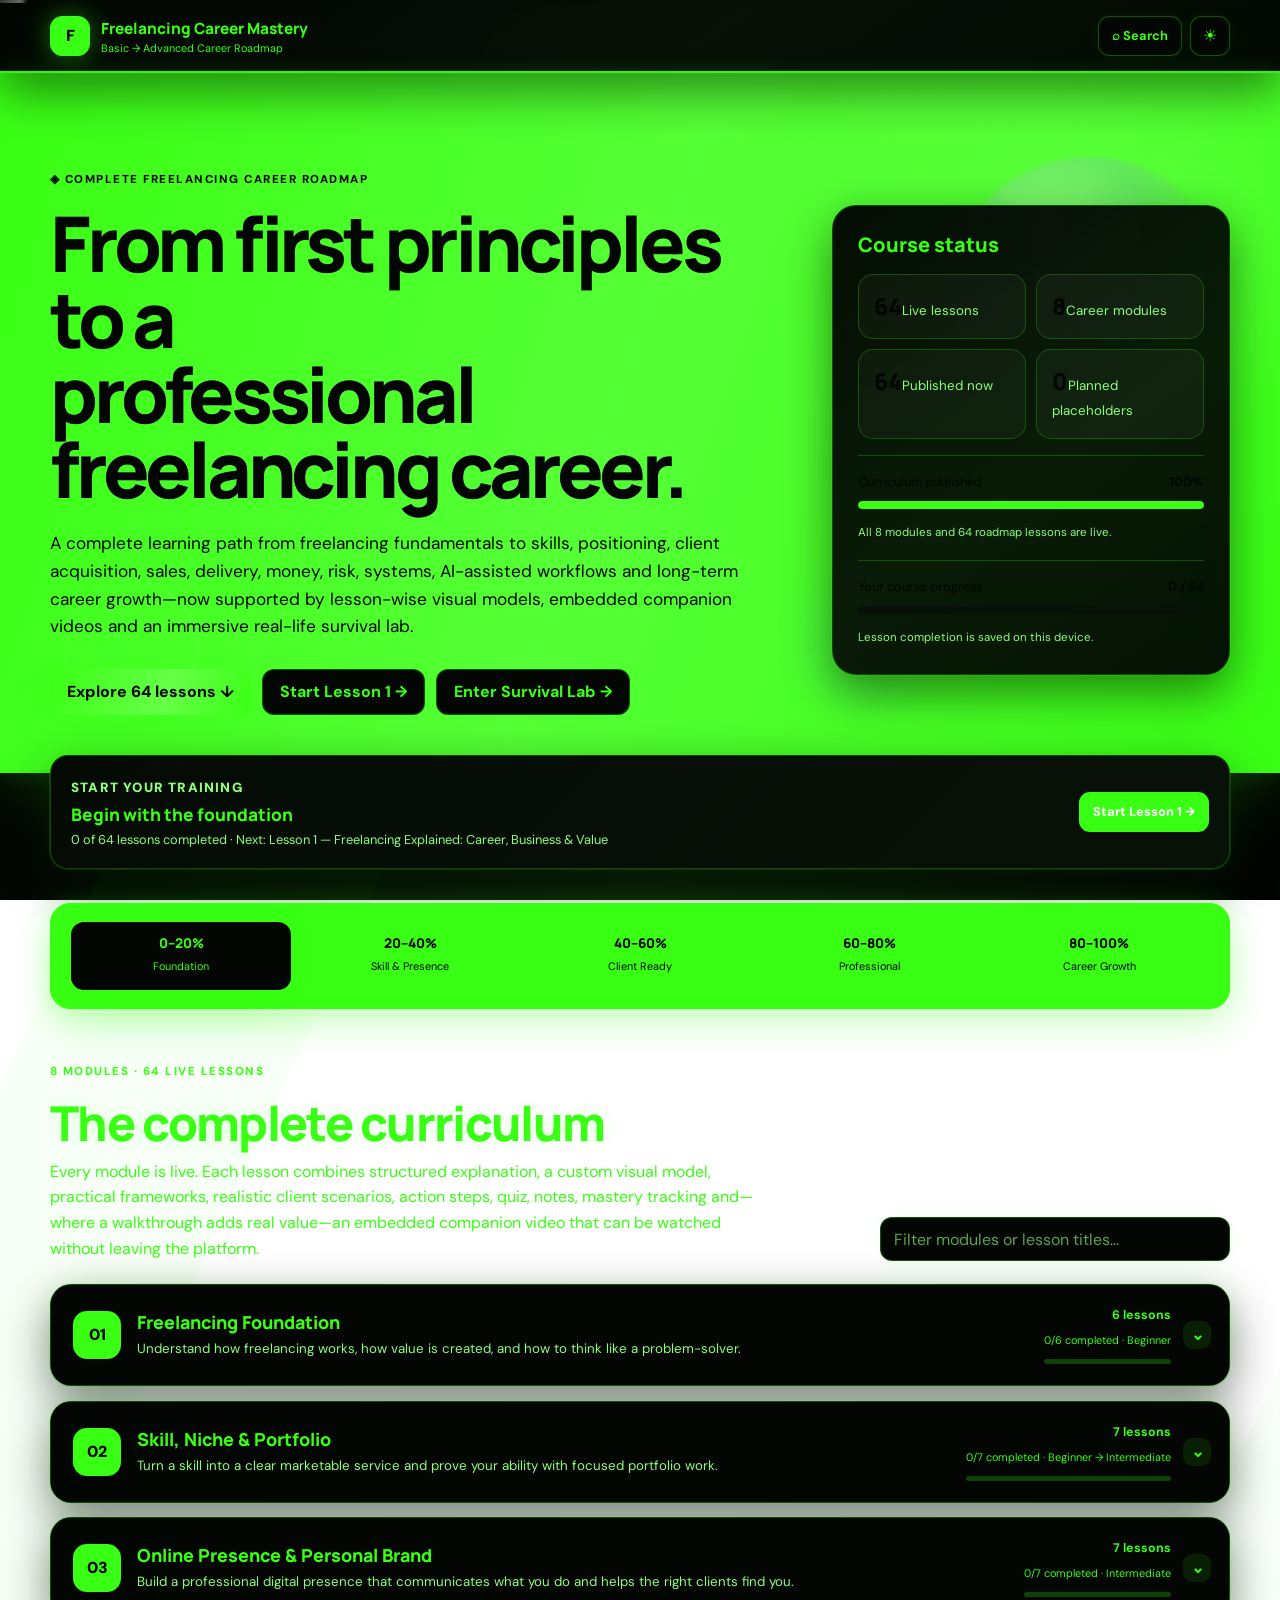
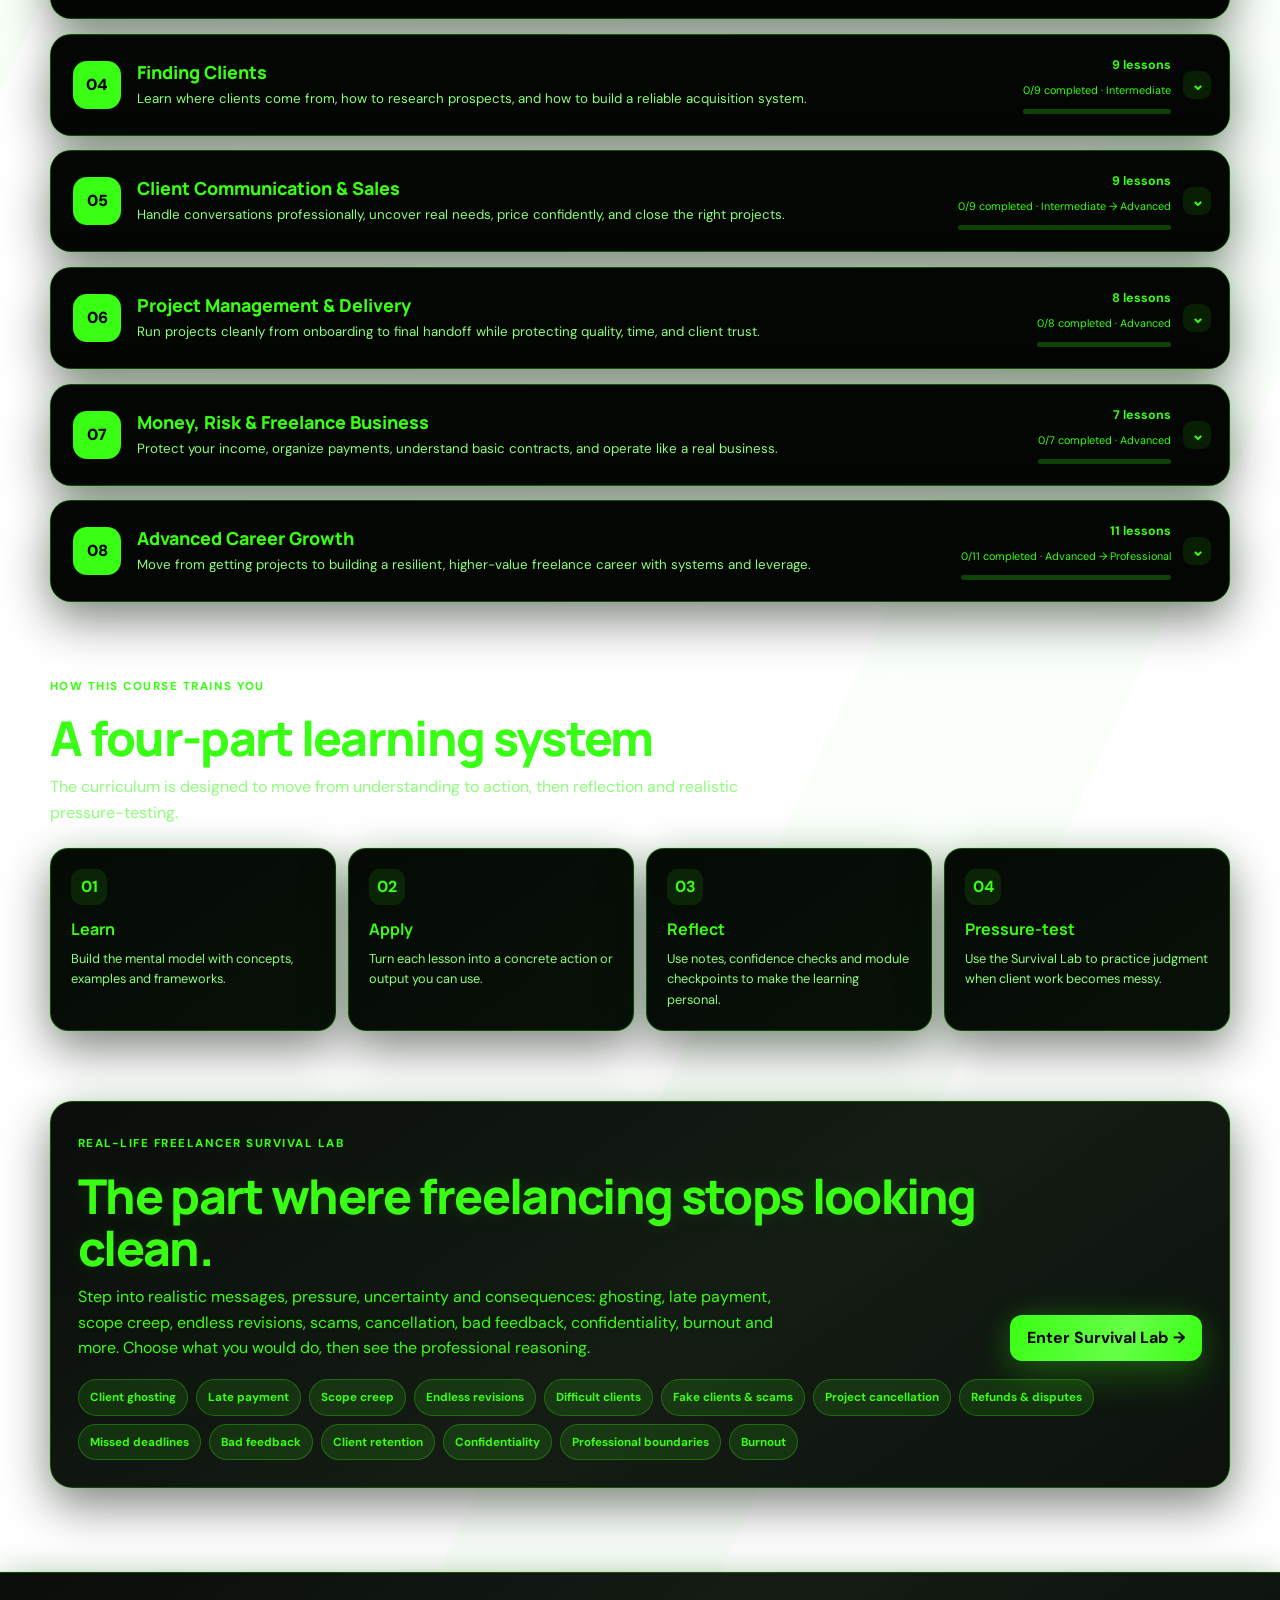
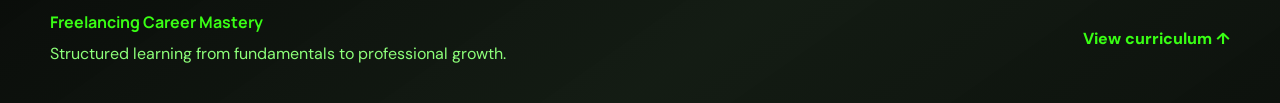
==== index.html @ 1287516e "Switch dashboard to neon green and neon black theme" ====
<!DOCTYPE html>
<html lang="en">
<head>
  <meta charset="UTF-8" />
  <meta name="viewport" content="width=device-width, initial-scale=1.0" />
  <meta name="description" content="Freelancing Career Mastery — a complete 64-lesson Basic-to-Advanced roadmap covering foundations, skills, client acquisition, sales, delivery, business operations, advanced growth, lesson-wise visual models, embedded companion videos, and real-life freelancer survival." />
  <meta name="theme-color" content="#39ff14" />
  <meta property="og:title" content="Freelancing Career Mastery" />
  <meta property="og:description" content="A complete 64-lesson freelancing career roadmap with interactive training, custom educational diagrams, embedded companion videos, quizzes and real-life survival scenarios." />
  <meta property="og:type" content="website" />
  <meta property="og:url" content="https://sonjibonbarua.github.io/Freelancing-Career-Mastery/" />
  <link rel="canonical" href="https://sonjibonbarua.github.io/Freelancing-Career-Mastery/" />
  <title>Freelancing Career Mastery — Basic to Advanced Roadmap</title>
  <link rel="stylesheet" href="dashboard.css" />
  <link rel="stylesheet" href="palette-theme.css?v=20260901-neon1" data-palette-theme-css />
  <link rel="stylesheet" href="palette-continuous.css?v=20260901-neon1" data-palette-continuous-css />
</head>
<body>
  <header class="topbar">
    <div class="wrap topbar-inner">
      <a href="index.html" class="brand" aria-label="Freelancing Career Mastery home"><span class="brand-mark">F</span><span class="brand-copy"><strong>Freelancing Career Mastery</strong><small>Basic → Advanced Career Roadmap</small></span></a>
      <div class="top-actions"><button class="search-btn" id="searchBtn" type="button" aria-label="Search course">⌕ <span>Search</span></button><button class="icon-btn" id="themeToggle" type="button" aria-label="Toggle theme">☾</button></div>
    </div>
  </header>

  <div class="search-panel" id="searchPanel" role="dialog" aria-label="Course search"><input id="globalSearch" type="search" placeholder="Search the 64-lesson roadmap..." autocomplete="off" /><div class="search-results" id="searchResults"><div class="empty">Search lesson titles, modules, or topics.</div></div></div>

  <main>
    <section class="hero">
      <div class="wrap hero-grid">
        <div><span class="eyebrow">◈ COMPLETE FREELANCING CAREER ROADMAP</span><h1>From first principles to a<br><span>professional freelancing career.</span></h1><p class="hero-copy">A complete learning path from freelancing fundamentals to skills, positioning, client acquisition, sales, delivery, money, risk, systems, AI-assisted workflows and long-term career growth—now supported by lesson-wise visual models, embedded companion videos and an immersive real-life survival lab.</p><div class="hero-actions"><a class="primary" href="#curriculum">Explore 64 lessons ↓</a><a class="secondary" href="lesson-01.html">Start Lesson 1 →</a><a class="secondary" href="survival.html">Enter Survival Lab →</a></div></div>
        <aside class="hero-card" aria-label="Course status"><h2>Course status</h2><div class="stat-grid"><div class="stat"><strong id="roadmapTotal">64</strong><small>Live lessons</small></div><div class="stat"><strong>8</strong><small>Career modules</small></div><div class="stat"><strong id="publishedTotal">64</strong><small>Published now</small></div><div class="stat"><strong id="plannedTotal">0</strong><small>Planned placeholders</small></div></div><div class="progress-box"><div class="progress-head"><span>Curriculum published</span><strong id="buildPercent">100%</strong></div><div class="meter"><span id="buildMeter" style="width:100%"></span></div><small>All 8 modules and 64 roadmap lessons are live.</small></div><div class="progress-box"><div class="progress-head"><span>Your course progress</span><strong id="availableProgress">0 / 64</strong></div><div class="meter"><span id="availableMeter"></span></div><small>Lesson completion is saved on this device.</small></div></aside>
      </div>
    </section>

    <section class="wrap roadmap-strip" aria-label="Career milestones"><div class="milestone current"><b>0–20%</b><span>Foundation</span></div><div class="milestone"><b>20–40%</b><span>Skill & Presence</span></div><div class="milestone"><b>40–60%</b><span>Client Ready</span></div><div class="milestone"><b>60–80%</b><span>Professional</span></div><div class="milestone"><b>80–100%</b><span>Career Growth</span></div></section>

    <section class="wrap" id="curriculum"><div class="section-head"><div><span class="eyebrow">8 MODULES · 64 LIVE LESSONS</span><h2>The complete curriculum</h2><p>Every module is live. Each lesson combines structured explanation, a custom visual model, practical frameworks, realistic client scenarios, action steps, quiz, notes, mastery tracking and—where a walkthrough adds real value—an embedded companion video that can be watched without leaving the platform.</p></div><input class="filter" id="lessonFilter" type="search" placeholder="Filter modules or lesson titles..." aria-label="Filter curriculum" /></div><div class="modules" id="modules"></div></section>

    <section class="wrap survival">
      <span class="eyebrow">REAL-LIFE FREELANCER SURVIVAL LAB</span>
      <div class="section-head" style="margin-bottom:0"><div><h2>The part where freelancing stops looking clean.</h2><p>Step into realistic messages, pressure, uncertainty and consequences: ghosting, late payment, scope creep, endless revisions, scams, cancellation, bad feedback, confidentiality, burnout and more. Choose what you would do, then see the professional reasoning.</p></div><a class="primary" href="survival.html" style="white-space:nowrap">Enter Survival Lab →</a></div>
      <div class="survival-grid" id="survivalTopics"></div>
    </section>
  </main>

  <footer><div class="wrap footer-inner"><div><strong>Freelancing Career Mastery</strong><p>Structured learning from fundamentals to professional growth.</p></div><a href="#curriculum">View curriculum ↑</a></div></footer>

  <script src="course-data.js"></script>
  <script src="course-live.js"></script>
  <script src="dashboard.js?v=20260901-neon1"></script>
</body>
</html>
---- dashboard.css ----
@import url('https://fonts.googleapis.com/css2?family=DM+Sans:wght@400;500;600;700&family=Manrope:wght@600;700;800&display=swap');

:root{
  --bg:#f7f8fc;--panel:rgba(255,255,255,.76);--panel-2:rgba(255,255,255,.60);--text:#172033;--muted:#657087;
  --line:rgba(88,72,150,.13);--primary:#6b50e8;--primary-2:#8d79f5;--soft:rgba(107,80,232,.10);
  --shadow:0 24px 70px rgba(75,68,125,.11),0 3px 12px rgba(67,84,130,.05);--success:#119864;--warn:#c88310;
}
body.dark{
  --bg:#080b14;--panel:rgba(15,20,35,.68);--panel-2:rgba(17,23,41,.52);--text:#f7f9ff;--muted:#c1c8dc;
  --line:rgba(255,255,255,.11);--primary:#a995ff;--primary-2:#c0b1ff;--soft:rgba(144,120,255,.14);
  --shadow:0 26px 75px rgba(0,0,0,.28);--success:#64dba5;--warn:#ffd17a;
}
*{box-sizing:border-box}html{scroll-behavior:smooth}body{margin:0;font-family:'DM Sans',sans-serif;color:var(--text);background:var(--bg);line-height:1.6;transition:background .25s,color .25s}button,input{font:inherit}button{cursor:pointer}a{color:inherit}.wrap{width:min(1180px,calc(100% - 40px));margin:0 auto}
body::before{content:'';position:fixed;inset:0;z-index:-2;background:radial-gradient(850px 650px at 8% 12%,rgba(174,155,255,.38),transparent 67%),radial-gradient(800px 680px at 92% 30%,rgba(151,213,255,.34),transparent 68%),radial-gradient(900px 720px at 16% 72%,rgba(163,239,213,.28),transparent 70%),linear-gradient(180deg,#fbf9ff,#f2f8ff 38%,#effbf7 68%,#fff6fa)}
body.dark::before{background:radial-gradient(850px 650px at 8% 12%,rgba(92,56,190,.34),transparent 67%),radial-gradient(800px 680px at 92% 30%,rgba(31,109,151,.26),transparent 68%),radial-gradient(900px 720px at 16% 72%,rgba(25,117,101,.20),transparent 70%),linear-gradient(180deg,#080b14,#101027 38%,#071b22 68%,#180d20)}
.topbar{position:sticky;top:0;z-index:50;border-bottom:1px solid var(--line);background:rgba(255,255,255,.68);backdrop-filter:blur(22px) saturate(135%)}body.dark .topbar{background:rgba(8,11,20,.74)}.topbar-inner{height:72px;display:flex;align-items:center;justify-content:space-between;gap:18px}.brand{display:flex;align-items:center;gap:11px;text-decoration:none}.brand-mark{width:40px;height:40px;border-radius:12px;display:grid;place-items:center;color:white;background:linear-gradient(135deg,#6547df,#987eff);font-weight:900;box-shadow:0 10px 26px rgba(105,80,232,.24)}.brand-copy{display:flex;flex-direction:column;line-height:1.16}.brand-copy strong{font:800 .96rem Manrope,sans-serif}.brand-copy small{font-size:.68rem;color:var(--muted);margin-top:3px}.top-actions{display:flex;gap:8px}.icon-btn,.search-btn{height:40px;border:1px solid var(--line);border-radius:11px;background:var(--panel);color:var(--text);backdrop-filter:blur(14px)}.icon-btn{width:40px}.search-btn{padding:0 13px;font-weight:700;font-size:.8rem}
.hero{padding:92px 0 56px}.hero-grid{display:grid;grid-template-columns:minmax(0,1.3fr) minmax(290px,.7fr);gap:44px;align-items:center}.eyebrow{display:inline-flex;gap:8px;align-items:center;font-size:.72rem;letter-spacing:.13em;font-weight:800;color:var(--primary);margin-bottom:16px}.hero h1{font:800 clamp(3rem,6vw,5.6rem)/.98 Manrope,sans-serif;letter-spacing:-.055em;margin:0;max-width:850px}.hero h1 span{background:linear-gradient(90deg,#6045dd,#7a64ee 48%,#3f91a4);-webkit-background-clip:text;background-clip:text;color:transparent}.hero-copy{font-size:1.08rem;max-width:740px;color:var(--muted);margin:24px 0 28px}.hero-actions{display:flex;gap:11px;flex-wrap:wrap}.primary,.secondary{min-height:46px;border-radius:12px;padding:0 17px;font-weight:800;text-decoration:none;display:inline-flex;align-items:center;justify-content:center}.primary{border:0;background:linear-gradient(135deg,#6547df,#8069ee);color:white;box-shadow:0 13px 30px rgba(105,80,232,.23)}.secondary{border:1px solid var(--line);background:var(--panel);color:var(--text);backdrop-filter:blur(14px)}
.hero-card,.module,.survival,.search-panel,.roadmap-strip{background:linear-gradient(145deg,var(--panel),var(--panel-2));border:1px solid var(--line);box-shadow:var(--shadow);backdrop-filter:blur(20px) saturate(130%)}.hero-card{border-radius:24px;padding:25px}.hero-card h2{font:800 1.25rem Manrope,sans-serif;margin:0 0 16px}.stat-grid{display:grid;grid-template-columns:1fr 1fr;gap:10px}.stat{padding:15px;border:1px solid var(--line);border-radius:15px;background:rgba(255,255,255,.30)}body.dark .stat{background:rgba(255,255,255,.035)}.stat strong{display:block;font:800 1.45rem Manrope,sans-serif}.stat small{color:var(--muted)}.progress-box{margin-top:16px;padding-top:16px;border-top:1px solid var(--line)}.progress-head{display:flex;justify-content:space-between;gap:12px;font-size:.8rem}.progress-head strong{color:var(--primary)}.meter{height:8px;border-radius:999px;background:rgba(123,112,164,.13);overflow:hidden;margin:9px 0}.meter span{display:block;height:100%;width:0;background:linear-gradient(90deg,#6547df,#49a5a0);border-radius:inherit;transition:width .35s}.progress-box small{color:var(--muted);font-size:.72rem}
.roadmap-strip{margin:20px auto 48px;border-radius:20px;padding:18px 20px;display:grid;grid-template-columns:repeat(5,1fr);gap:9px}.milestone{padding:12px;border-radius:13px;text-align:center}.milestone b{display:block;font:800 .84rem Manrope,sans-serif}.milestone span{font-size:.68rem;color:var(--muted)}.milestone.current{background:var(--soft);color:var(--primary)}
.section-head{display:flex;justify-content:space-between;gap:24px;align-items:end;margin-bottom:23px}.section-head h2{font:800 clamp(2rem,4vw,3rem)/1.1 Manrope,sans-serif;letter-spacing:-.035em;margin:0}.section-head p{margin:9px 0 0;color:var(--muted);max-width:720px}.filter{width:min(350px,100%);height:44px;border:1px solid var(--line);border-radius:12px;background:var(--panel);backdrop-filter:blur(14px);padding:0 13px;color:var(--text);outline:none}.modules{display:grid;gap:15px;padding-bottom:70px}.module{border-radius:21px;overflow:hidden}.module-head{width:100%;border:0;background:transparent;color:inherit;padding:21px 22px;text-align:left;display:grid;grid-template-columns:auto 1fr auto;gap:16px;align-items:center}.module-number{width:48px;height:48px;border-radius:14px;display:grid;place-items:center;background:var(--soft);color:var(--primary);font-weight:900}.module-title strong{display:block;font:800 1.12rem Manrope,sans-serif}.module-title small{display:block;color:var(--muted);margin-top:4px}.module-meta{text-align:right}.module-meta b{display:block;font-size:.78rem}.module-meta span{font-size:.68rem;color:var(--muted)}.module-chevron{display:none}.lesson-list{border-top:1px solid var(--line);padding:8px 13px 14px}.lesson-row{display:grid;grid-template-columns:48px 1fr auto;gap:12px;align-items:center;padding:12px 10px;border-radius:13px;text-decoration:none}.lesson-row+.lesson-row{margin-top:3px}.lesson-row:hover{background:rgba(107,80,232,.065)}.lesson-row.available{background:linear-gradient(90deg,rgba(107,80,232,.10),rgba(62,159,155,.065));border:1px solid rgba(107,80,232,.14)}.lesson-no{width:36px;height:36px;border-radius:10px;background:rgba(123,112,164,.10);display:grid;place-items:center;font-size:.72rem;font-weight:900;color:var(--muted)}.available .lesson-no{background:var(--primary);color:white}.lesson-copy strong{display:block;font-size:.9rem}.lesson-copy small{display:block;color:var(--muted);font-size:.72rem;margin-top:2px}.status{padding:6px 9px;border-radius:999px;font-size:.66rem;font-weight:800;border:1px solid var(--line);color:var(--muted);white-space:nowrap}.available .status{color:var(--success);border-color:rgba(17,152,100,.24);background:rgba(17,152,100,.08)}.planned{cursor:default}.planned:hover{background:rgba(123,112,164,.035)}
.survival{border-radius:22px;padding:27px;margin-bottom:84px}.survival-grid{display:flex;flex-wrap:wrap;gap:8px;margin-top:18px}.topic{padding:8px 11px;border-radius:999px;background:rgba(255,255,255,.30);border:1px solid var(--line);font-size:.73rem;font-weight:700}body.dark .topic{background:rgba(255,255,255,.04)}
.search-panel{position:fixed;inset:92px 20px auto 50%;transform:translateX(-50%);width:min(680px,calc(100% - 40px));border-radius:19px;padding:14px;z-index:80;display:none}.search-panel.show{display:block}.search-panel input{width:100%;height:48px;border:1px solid var(--line);border-radius:12px;background:rgba(255,255,255,.52);color:var(--text);padding:0 13px;outline:none}body.dark .search-panel input{background:rgba(255,255,255,.04)}.search-results{max-height:360px;overflow:auto;margin-top:9px;display:grid;gap:5px}.search-result{display:block;text-decoration:none;padding:10px 11px;border-radius:11px}.search-result:hover{background:var(--soft)}.search-result strong{display:block;font-size:.82rem}.search-result small{color:var(--muted);font-size:.7rem}.empty{padding:18px;text-align:center;color:var(--muted);font-size:.8rem}
footer{border-top:1px solid var(--line);background:rgba(255,255,255,.45);backdrop-filter:blur(18px)}body.dark footer{background:rgba(8,11,20,.60)}.footer-inner{min-height:130px;display:flex;justify-content:space-between;gap:20px;align-items:center}.footer-inner strong{font-family:Manrope,sans-serif}.footer-inner p{color:var(--muted);margin:5px 0 0}.footer-inner a{text-decoration:none;color:var(--primary);font-weight:800}
@media(max-width:900px){.hero-grid{grid-template-columns:1fr}.roadmap-strip{grid-template-columns:1fr 1fr 1fr}.section-head{align-items:stretch;flex-direction:column}.filter{width:100%}.module-meta{display:none}}
@media(max-width:620px){.wrap{width:min(100% - 28px,1180px)}.topbar-inner{height:64px}.search-btn span{display:none}.hero{padding-top:66px}.hero h1{font-size:clamp(2.7rem,14vw,4.1rem)}.roadmap-strip{grid-template-columns:1fr 1fr}.module-head{grid-template-columns:auto 1fr;padding:17px}.module-number{width:42px;height:42px}.lesson-list{padding:7px}.lesson-row{grid-template-columns:40px 1fr}.status{grid-column:2;justify-self:start}.lesson-no{width:32px;height:32px}.survival{padding:21px}.footer-inner{padding:30px 0;align-items:flex-start;flex-direction:column}}
@media(prefers-reduced-motion:reduce){*{scroll-behavior:auto!important;transition:none!important}}
---- palette-theme.css ----
/* Freelancing Career Mastery — Neon Green + Neon Black
   Core rule: neon-black surfaces use neon-green text;
   neon-green surfaces use neon-black text. */

:root{
  --neon-green:#39ff14;
  --neon-green-bright:#66ff47;
  --neon-green-soft:rgba(57,255,20,.14);
  --neon-black:#030603;
  --neon-black-2:#071007;
  --neon-black-3:#0b170b;
  --brand-ink:#030603;
  --brand-gradient:linear-gradient(112deg,#030603 0%,#0a160a 28%,#39ff14 60%,#030603 100%);
  --brand-gradient-vivid:linear-gradient(112deg,#39ff14 0%,#66ff47 58%,#39ff14 100%);
  --brand-gradient-dark:linear-gradient(135deg,#020402 0%,#071007 56%,#0c1b0c 100%);
  --brand-shadow:0 0 0 1px rgba(57,255,20,.14),0 18px 48px rgba(0,0,0,.48),0 0 34px rgba(57,255,20,.10);
}

body:not(.dark),body.dark{
  --bg:#030603!important;
  --panel:#050a05!important;
  --panel-2:#081108!important;
  --surface:#050b05!important;
  --surface-2:#0a140a!important;
  --surface2:#0a140a!important;
  --text:#39ff14!important;
  --muted:#8dff79!important;
  --line:rgba(57,255,20,.24)!important;
  --primary:#39ff14!important;
  --primary-2:#39ff14!important;
  --primary2:#39ff14!important;
  --soft:rgba(57,255,20,.10)!important;
  --primary-soft:rgba(57,255,20,.11)!important;
  --success:#39ff14!important;
  --good:#39ff14!important;
  --warn:#39ff14!important;
  --bad:#39ff14!important;
  --shadow:var(--brand-shadow)!important;
  color:#39ff14!important;
}

/* BLACK SURFACES -> GREEN TYPE */
body:not(.dark) .topbar,body.dark .topbar,
body:not(.dark).workspace-ready .topbar,body.dark.workspace-ready .topbar,
body:not(.dark) footer,body.dark footer,
body:not(.dark) .workspace-ready .sidebar,body.dark .workspace-ready .sidebar,
body:not(.dark) .workspace-right-rail,body.dark .workspace-right-rail,
body:not(.dark) .hero-card,body.dark .hero-card,
body:not(.dark) .module,body.dark .module,
body:not(.dark) .survival,body.dark .survival,
body:not(.dark) .learning-goals,body.dark .learning-goals,
body:not(.dark) .lesson-card,body.dark .lesson-card,
body:not(.dark) .phase-card,body.dark .phase-card,
body:not(.dark) .takeaway,body.dark .takeaway,
body:not(.dark) .faq-item,body.dark .faq-item,
body:not(.dark) .check-item,body.dark .check-item,
body:not(.dark) .completion-card,body.dark .completion-card,
body:not(.dark) .course-nav,body.dark .course-nav,
body:not(.dark) .practice-shell,body.dark .practice-shell,
body:not(.dark) .scenario-box,body.dark .scenario-box,
body:not(.dark) .quiz-box,body.dark .quiz-box,
body:not(.dark) .note-box,body.dark .note-box,
body:not(.dark) .lesson-media-card,body.dark .lesson-media-card,
body:not(.dark) .inline-video-card,body.dark .inline-video-card,
body:not(.dark) .workspace-rail-card,body.dark .workspace-rail-card,
body:not(.dark) .workspace-side-progress,body.dark .workspace-side-progress,
body:not(.dark) .case-nav,body.dark .case-nav,
body:not(.dark) .case-stage,body.dark .case-stage,
body:not(.dark) .debrief,body.dark .debrief,
body:not(.dark) .completion-panel,body.dark .completion-panel{
  background:linear-gradient(145deg,rgba(2,5,2,.97),rgba(7,16,7,.95) 55%,rgba(3,8,3,.96))!important;
  color:#39ff14!important;
  border-color:rgba(57,255,20,.24)!important;
  box-shadow:var(--brand-shadow)!important;
}

body:not(.dark) .hero-card *,body.dark .hero-card *,
body:not(.dark) .module *,body.dark .module *,
body:not(.dark) .survival *,body.dark .survival *,
body:not(.dark) .lesson-card *,body.dark .lesson-card *,
body:not(.dark) .phase-card *,body.dark .phase-card *,
body:not(.dark) .takeaway *,body.dark .takeaway *,
body:not(.dark) .course-nav *,body.dark .course-nav *,
body:not(.dark) .practice-shell *,body.dark .practice-shell *,
body:not(.dark) .scenario-box *,body.dark .scenario-box *,
body:not(.dark) .quiz-box *,body.dark .quiz-box *,
body:not(.dark) .note-box *,body.dark .note-box *,
body:not(.dark) .inline-video-card *,body.dark .inline-video-card *,
body:not(.dark) .workspace-rail-card *,body.dark .workspace-rail-card *,
body:not(.dark) .case-nav *,body.dark .case-nav *,
body:not(.dark) .case-stage *,body.dark .case-stage *,
body:not(.dark) .debrief *,body.dark .debrief *{
  color:inherit;
}

/* GREEN SURFACES -> BLACK TYPE */
.hero,
.primary,.primary-btn,button.primary,a.primary,.completion-panel a,
.roadmap-strip,
.workspace-ready .hero .menu-btn,
.workspace-ready .hero .workspace-tools-toggle,
.message,
.lesson-row.available:hover,
.workspace-lesson-link.current,
.workspace-module.current,
.case-link.active,
.choice.selected,
.milestone.current{
  background:var(--brand-gradient-vivid)!important;
  color:#030603!important;
  border-color:#39ff14!important;
  box-shadow:0 16px 42px rgba(57,255,20,.20),0 0 30px rgba(57,255,20,.15)!important;
}
.hero *,
.primary *, .primary-btn *,
.roadmap-strip *,
.workspace-ready .hero .menu-btn *,
.workspace-ready .hero .workspace-tools-toggle *,
.message *,
.workspace-lesson-link.current *,
.workspace-module.current *,
.case-link.active *,
.choice.selected *,
.milestone.current *{
  color:#030603!important;
}

.hero h1,.hero h1 span,.hero p,.hero .hero-copy,.hero .eyebrow,.hero .breadcrumb{
  color:#030603!important;
  -webkit-text-fill-color:#030603!important;
  text-shadow:none!important;
}

/* Topbar / footer */
.topbar,footer{
  background:#030603!important;
  border-color:rgba(57,255,20,.22)!important;
}
.topbar *,footer *,body:not(.dark) .brand-copy strong,body:not(.dark) .brand-copy small,
body.dark .brand-copy strong,body.dark .brand-copy small{color:#39ff14!important}
.brand-mark,.logo-mark{
  background:#39ff14!important;
  color:#030603!important;
  border:1px solid #39ff14!important;
  box-shadow:0 0 26px rgba(57,255,20,.42)!important;
}

/* Primary / secondary controls */
.primary,.primary-btn,button.primary,a.primary,.completion-panel a{
  color:#030603!important;
  font-weight:800!important;
}
.secondary,.icon-btn,.search-btn,.filter,.search-panel input,.workspace-nav-arrow,.theme-toggle{
  background:#030603!important;
  color:#39ff14!important;
  border:1px solid rgba(57,255,20,.30)!important;
  box-shadow:inset 0 0 0 1px rgba(57,255,20,.04),0 0 20px rgba(57,255,20,.05)!important;
}
.secondary:hover,.icon-btn:hover,.search-btn:hover,.workspace-nav-arrow:hover,.theme-toggle:hover{
  background:#39ff14!important;
  color:#030603!important;
  border-color:#39ff14!important;
  box-shadow:0 0 26px rgba(57,255,20,.28)!important;
}
.filter::placeholder,.search-panel input::placeholder{color:rgba(141,255,121,.64)!important}

/* Typography on black reading canvas */
body:not(.dark) h2,body.dark h2,
body:not(.dark) h3,body.dark h3,
body:not(.dark) .section-heading h2,body.dark .section-heading h2,
body:not(.dark) .section-head h2,body.dark .section-head h2,
body:not(.dark) .lesson-main h2,body.dark .lesson-main h2,
body:not(.dark) .lesson-main h3,body.dark .lesson-main h3,
body:not(.dark) .eyebrow,body.dark .eyebrow,
body:not(.dark) .section-tag,body.dark .section-tag,
body:not(.dark) .card-label,body.dark .card-label,
body:not(.dark) .mini-badge,body.dark .mini-badge,
body:not(.dark) .lesson-media-kicker,body.dark .lesson-media-kicker{
  color:#39ff14!important;
}
body:not(.dark) p,body.dark p,body:not(.dark) li,body.dark li,body:not(.dark) small,body.dark small{color:#8dff79!important}

/* Dashboard curriculum */
.module-head{background:#030603!important;color:#39ff14!important}
.module-head:hover{background:#091609!important;box-shadow:inset 4px 0 0 #39ff14!important}
.module-number,.workspace-module-num,.workspace-lesson-dot,.lesson-no,.case-link b,.choice i,.workspace-tool i,.diagram-icon{
  background:#39ff14!important;
  color:#030603!important;
  border-color:#39ff14!important;
}
.lesson-row,.workspace-lesson-link,.case-link,.choice,.workspace-tool{
  background:#030603!important;
  color:#39ff14!important;
  border-color:rgba(57,255,20,.16)!important;
}
.lesson-row:hover,.workspace-lesson-link:hover,.case-link:hover,.choice:hover,.workspace-tool:hover{
  background:#39ff14!important;
  color:#030603!important;
}
.lesson-row:hover *, .workspace-lesson-link:hover *, .case-link:hover *, .choice:hover *, .workspace-tool:hover *{color:#030603!important}
.status,.topic,.case-badge,.inner-voice{
  background:rgba(57,255,20,.12)!important;
  color:#39ff14!important;
  border-color:rgba(57,255,20,.28)!important;
}

/* Roadmap strip deliberately green */
.roadmap-strip{background:#39ff14!important;color:#030603!important}
.roadmap-strip .milestone,.roadmap-strip .milestone *{color:#030603!important}
.roadmap-strip .milestone.current{background:#030603!important;color:#39ff14!important}
.roadmap-strip .milestone.current *{color:#39ff14!important}

/* Video / diagram */
.inline-video-card,.lesson-media-card,.workspace-rail-video{border-top:3px solid #39ff14!important;border-image:none!important}
.diagram-node{background:#030603!important;border-color:rgba(57,255,20,.24)!important;color:#39ff14!important}
.diagram-node .diagram-icon{background:#39ff14!important;color:#030603!important;box-shadow:0 0 24px rgba(57,255,20,.24)!important}
.diagram-node *{color:inherit}

/* Drawers */
.workspace-ready .sidebar,.workspace-right-rail{
  background:#030603!important;
  color:#39ff14!important;
  border-color:rgba(57,255,20,.26)!important;
  box-shadow:0 22px 70px rgba(0,0,0,.72),0 0 34px rgba(57,255,20,.08)!important;
}
.workspace-ready .sidebar *, .workspace-right-rail *{color:inherit}
.workspace-ready .hero .menu-btn,.workspace-ready .hero .workspace-tools-toggle{
  background:#39ff14!important;
  color:#030603!important;
  border-color:#39ff14!important;
}
.workspace-ready .hero .menu-btn::after,.workspace-ready .hero .workspace-tools-toggle::after{color:#030603!important}
.workspace-phase-tab{color:#8dff79!important}
.workspace-phase-tab.active{color:#39ff14!important;border-bottom-color:#39ff14!important;background:rgba(57,255,20,.07)!important}

/* Progress */
.meter,.workspace-overall-meter,.workspace-side-meter,.workspace-rail-meter,.progress-bar,.progress{
  background:#081108!important;
  border-color:rgba(57,255,20,.18)!important;
}
.meter span,.workspace-overall-meter span,.workspace-side-meter span,.workspace-rail-meter span,.premium-page-progress span,.progress-bar span,.progress-fill,.progress>span{
  background:#39ff14!important;
  box-shadow:0 0 18px rgba(57,255,20,.38)!important;
}

/* Survival Lab */
.message{background:#39ff14!important;color:#030603!important}
.choice.good,.choice.mixed,.choice.bad{background:#030603!important;color:#39ff14!important;border-color:rgba(57,255,20,.24)!important}
.choice.good:hover,.choice.mixed:hover,.choice.bad:hover{background:#39ff14!important;color:#030603!important}
.script-box{background:#030603!important;color:#39ff14!important;border:1px solid rgba(57,255,20,.30)!important;box-shadow:0 0 28px rgba(57,255,20,.08)!important}

/* Focus / selection */
::selection{background:#39ff14;color:#030603}
:focus-visible{outline:2px solid #39ff14!important;outline-offset:3px!important}
a{color:#39ff14}

/* Accent line */
.topbar::after,.hero::after{content:"";position:absolute;left:0;right:0;bottom:-1px;height:2px;background:#39ff14;box-shadow:0 0 18px rgba(57,255,20,.65);opacity:.95;pointer-events:none}

@media(max-width:680px){
  .workspace-ready .hero .menu-btn,.workspace-ready .hero .workspace-tools-toggle{background:#39ff14!important;color:#030603!important}
}
@media(prefers-reduced-motion:reduce){.primary:hover,.primary-btn:hover,a.primary:hover{transform:none!important}}
---- palette-continuous.css ----
/* Continuous Neon Black + Neon Green canvas
   Black areas carry green type; green areas are intentional contrast zones with black type. */

body:not(.dark),body.dark{
  background:
    radial-gradient(980px 720px at -8% 12%,rgba(57,255,20,.16),transparent 67%),
    radial-gradient(920px 700px at 102% 24%,rgba(57,255,20,.12),transparent 68%),
    radial-gradient(860px 640px at 52% 92%,rgba(57,255,20,.07),transparent 70%),
    linear-gradient(135deg,#020402 0%,#030603 36%,#071007 70%,#020402 100%)!important;
  background-attachment:fixed!important;
  background-size:cover!important;
  background-repeat:no-repeat!important;
}
body:not(.dark)::before,body.dark::before{
  content:""!important;
  position:fixed!important;
  inset:0!important;
  z-index:-2!important;
  pointer-events:none!important;
  background:
    linear-gradient(115deg,transparent 0 18%,rgba(57,255,20,.035) 18% 28%,transparent 28% 68%,rgba(57,255,20,.028) 68% 78%,transparent 78%),
    radial-gradient(680px 520px at 50% 8%,rgba(57,255,20,.06),transparent 68%)!important;
}

/* Structural wrappers never introduce white/light blocks. */
body:not(.dark) > main,body.dark > main,
body:not(.dark) .site-shell,body.dark .site-shell,
body:not(.dark) .site-shell > main,body.dark .site-shell > main,
body:not(.dark) .site-shell main,body.dark .site-shell main,
body:not(.dark) main#top,body.dark main#top,
body:not(.dark) #lessonMount,body.dark #lessonMount,
body:not(.dark) #curriculum,body.dark #curriculum,
body:not(.dark) .modules,body.dark .modules,
body:not(.dark) .lesson-layout,body.dark .lesson-layout,
body:not(.dark) .lesson-main,body.dark .lesson-main,
body:not(.dark) .lab-layout,body.dark .lab-layout{
  background:transparent!important;
}

/* Hero is the main green contrast field. */
body:not(.dark) .hero,body.dark .hero,
body:not(.dark).lesson-page .hero,body.dark.lesson-page .hero{
  background:
    radial-gradient(520px 360px at 88% 18%,rgba(255,255,255,.10),transparent 68%),
    linear-gradient(108deg,#39ff14 0%,#55ff35 48%,#39ff14 100%)!important;
  border-bottom:2px solid #39ff14!important;
  box-shadow:0 18px 54px rgba(57,255,20,.14)!important;
}
body:not(.dark) .hero h1,body:not(.dark) .hero h1 span,
body.dark .hero h1,body.dark .hero h1 span,
body:not(.dark) .hero p,body.dark .hero p,
body:not(.dark) .hero .hero-copy,body.dark .hero .hero-copy,
body:not(.dark) .hero .eyebrow,body.dark .hero .eyebrow,
body:not(.dark) .hero .breadcrumb,body.dark .hero .breadcrumb{
  color:#030603!important;
  -webkit-text-fill-color:#030603!important;
  text-shadow:none!important;
}

/* Standalone headings sit on the black canvas. */
body:not(.dark) #curriculum > .section-head h2,body.dark #curriculum > .section-head h2,
body:not(.dark) #curriculum > .section-head p,body.dark #curriculum > .section-head p,
body:not(.dark) #curriculum > .section-head .eyebrow,body.dark #curriculum > .section-head .eyebrow,
body:not(.dark) .survival > .section-head h2,body.dark .survival > .section-head h2,
body:not(.dark) .survival > .section-head p,body.dark .survival > .section-head p,
body:not(.dark) .survival > .eyebrow,body.dark .survival > .eyebrow{
  color:#39ff14!important;
  text-shadow:0 0 18px rgba(57,255,20,.14)!important;
}

/* Glass is replaced with crisp neon-black panels; blur retained very lightly. */
body:not(.dark) .hero-card,body.dark .hero-card,
body:not(.dark) .module,body.dark .module,
body:not(.dark) .survival,body.dark .survival,
body:not(.dark) .learning-goals,body.dark .learning-goals,
body:not(.dark) .lesson-card,body.dark .lesson-card,
body:not(.dark) .phase-card,body.dark .phase-card,
body:not(.dark) .takeaway,body.dark .takeaway,
body:not(.dark) .faq-item,body.dark .faq-item,
body:not(.dark) .check-item,body.dark .check-item,
body:not(.dark) .completion-card,body.dark .completion-card,
body:not(.dark) .course-nav,body.dark .course-nav,
body:not(.dark) .practice-shell,body.dark .practice-shell,
body:not(.dark) .scenario-box,body.dark .scenario-box,
body:not(.dark) .quiz-box,body.dark .quiz-box,
body:not(.dark) .note-box,body.dark .note-box,
body:not(.dark) .lesson-media-card,body.dark .lesson-media-card,
body:not(.dark) .inline-video-card,body.dark .inline-video-card,
body:not(.dark) .workspace-rail-card,body.dark .workspace-rail-card,
body:not(.dark) .workspace-side-progress,body.dark .workspace-side-progress,
body:not(.dark) .case-nav,body.dark .case-nav,
body:not(.dark) .case-stage,body.dark .case-stage,
body:not(.dark) .debrief,body.dark .debrief,
body:not(.dark) .completion-panel,body.dark .completion-panel{
  -webkit-backdrop-filter:blur(10px) saturate(115%)!important;
  backdrop-filter:blur(10px) saturate(115%)!important;
}

footer{background:#030603!important;border-top:1px solid rgba(57,255,20,.22)!important}

@media(max-width:680px){
  body:not(.dark),body.dark{background-attachment:scroll!important}
}
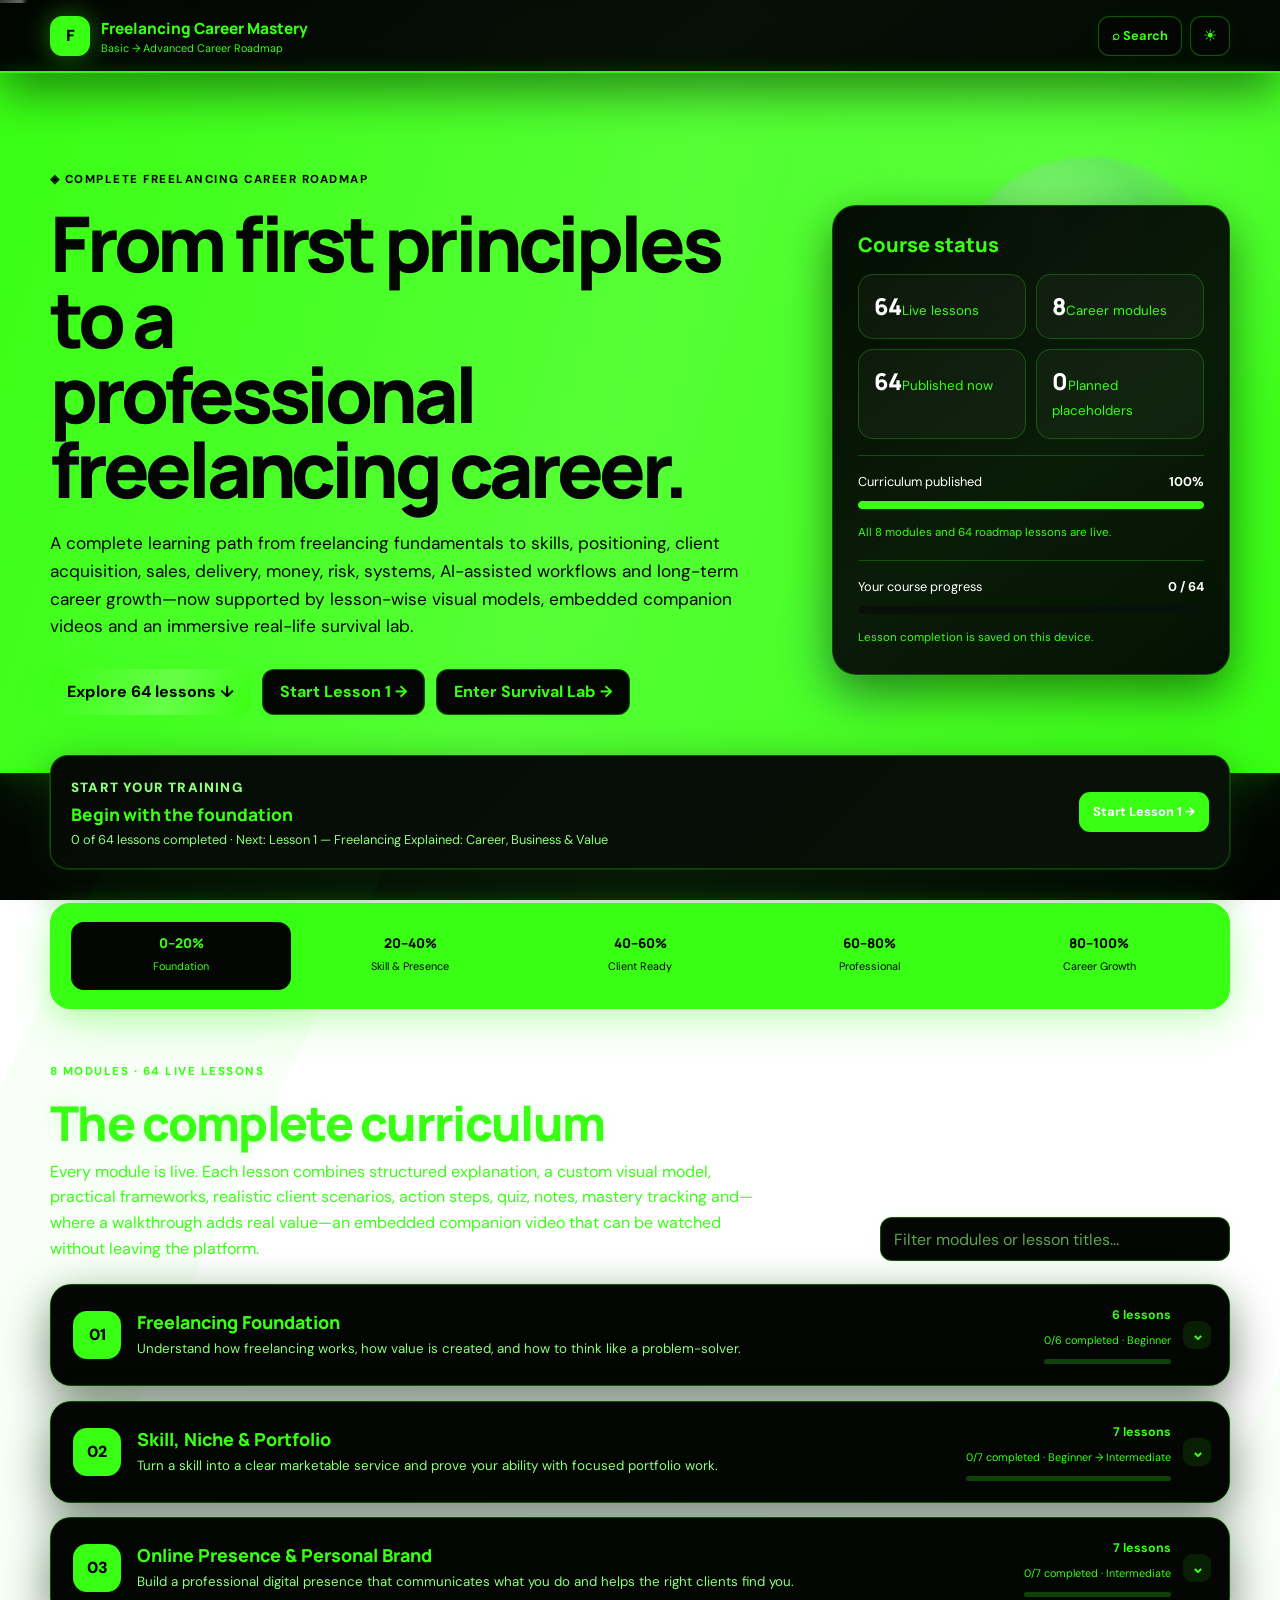
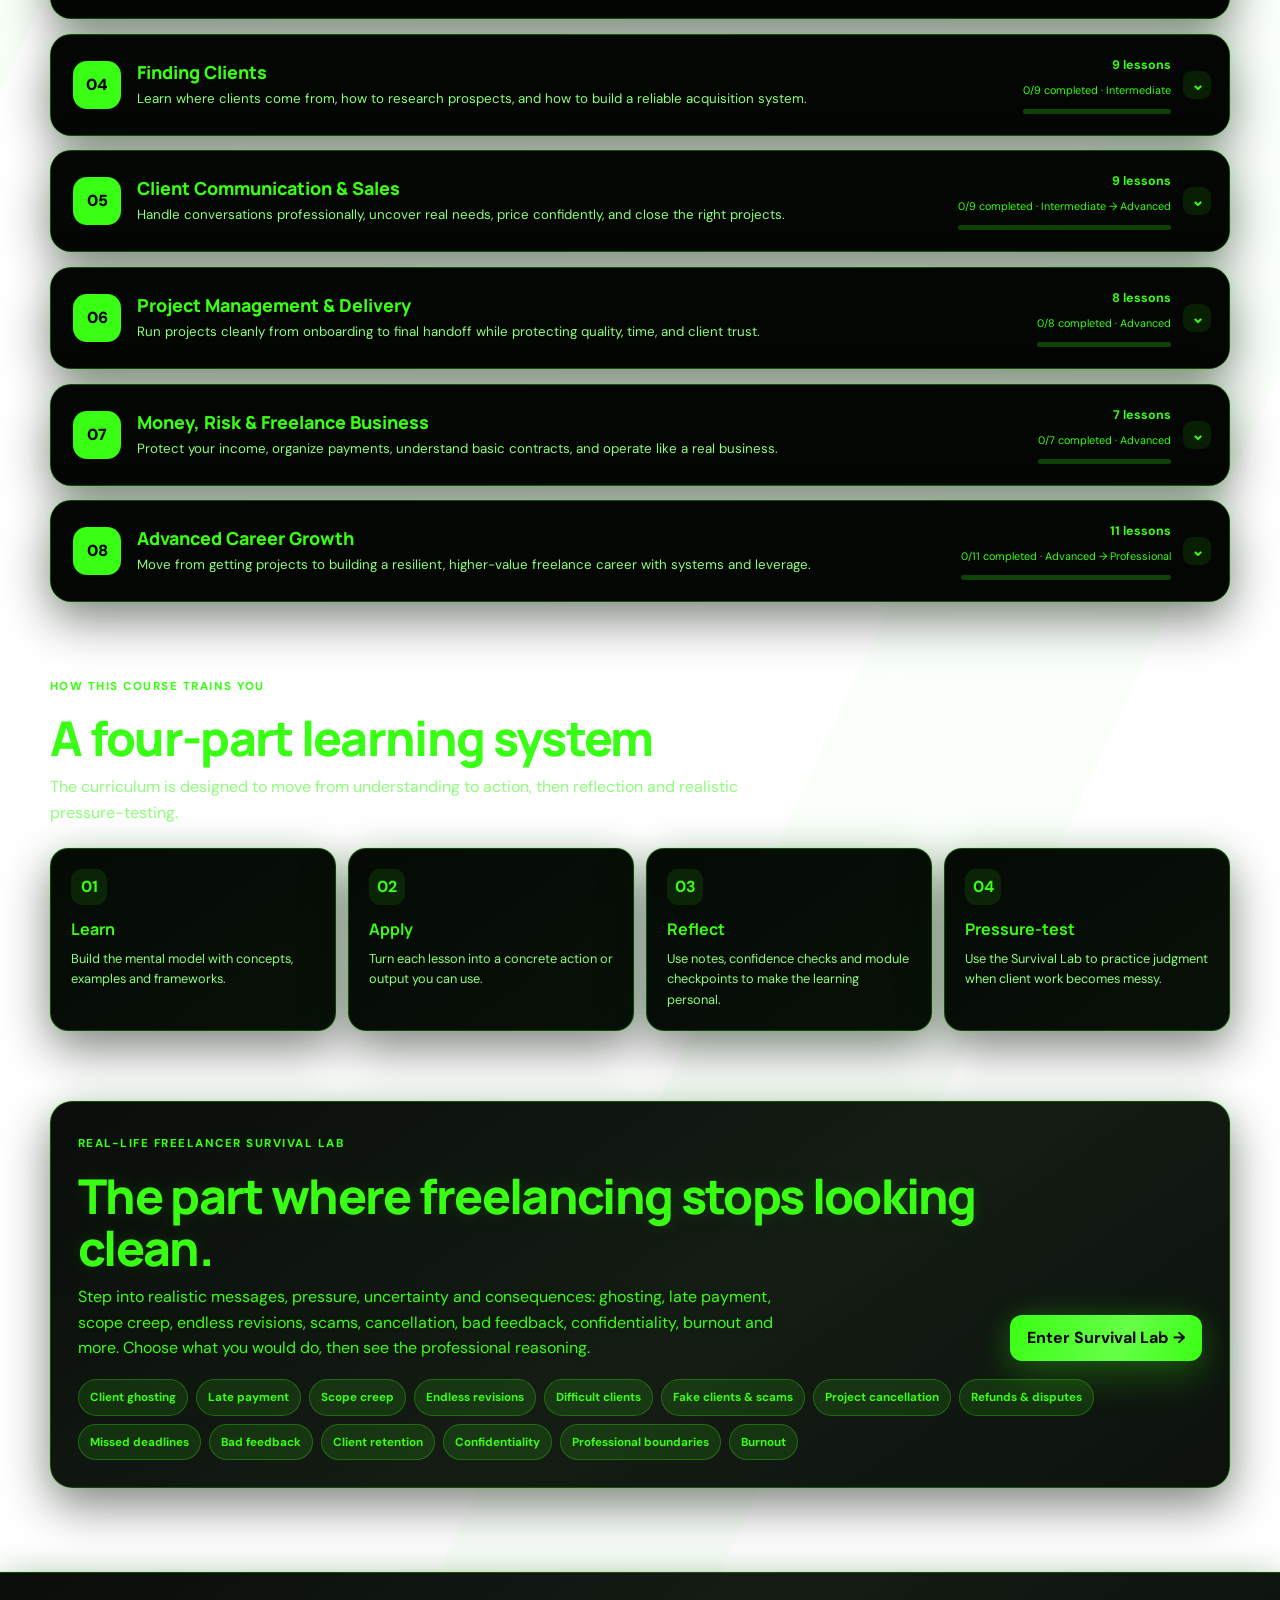
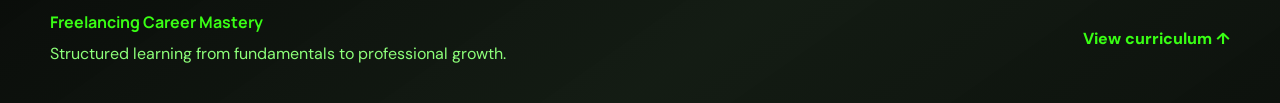
==== commit 422e3b42: "Bust dashboard neon theme cache for status contrast" ====
--- a/index.html
+++ b/index.html
@@ -12,7 +12,7 @@
   <link rel="canonical" href="https://sonjibonbarua.github.io/Freelancing-Career-Mastery/" />
   <title>Freelancing Career Mastery — Basic to Advanced Roadmap</title>
   <link rel="stylesheet" href="dashboard.css" />
-  <link rel="stylesheet" href="palette-theme.css?v=20260901-neon1" data-palette-theme-css />
+  <link rel="stylesheet" href="palette-theme.css?v=20260901-neon2" data-palette-theme-css />
   <link rel="stylesheet" href="palette-continuous.css?v=20260901-neon1" data-palette-continuous-css />
 </head>
 <body>
@@ -48,6 +48,6 @@
 
   <script src="course-data.js"></script>
   <script src="course-live.js"></script>
-  <script src="dashboard.js?v=20260901-neon1"></script>
+  <script src="dashboard.js?v=20260901-calm1"></script>
 </body>
 </html>
--- a/palette-theme.css
+++ b/palette-theme.css
@@ -243,6 +243,22 @@
   box-shadow:0 0 18px rgba(57,255,20,.38)!important;
 }
 
+/* Dashboard Course Status: keep neon labels, turn previously-black values white. */
+.hero .hero-card .stat strong,
+.hero .hero-card .progress-head,
+.hero .hero-card .progress-head span,
+.hero .hero-card .progress-head strong{
+  color:#fff!important;
+  -webkit-text-fill-color:#fff!important;
+  text-shadow:none!important;
+}
+.hero .hero-card h2,
+.hero .hero-card .stat small,
+.hero .hero-card .progress-box > small{
+  color:#39ff14!important;
+  -webkit-text-fill-color:#39ff14!important;
+}
+
 /* Survival Lab */
 .message{background:#39ff14!important;color:#030603!important}
 .choice.good,.choice.mixed,.choice.bad{background:#030603!important;color:#39ff14!important;border-color:rgba(57,255,20,.24)!important}
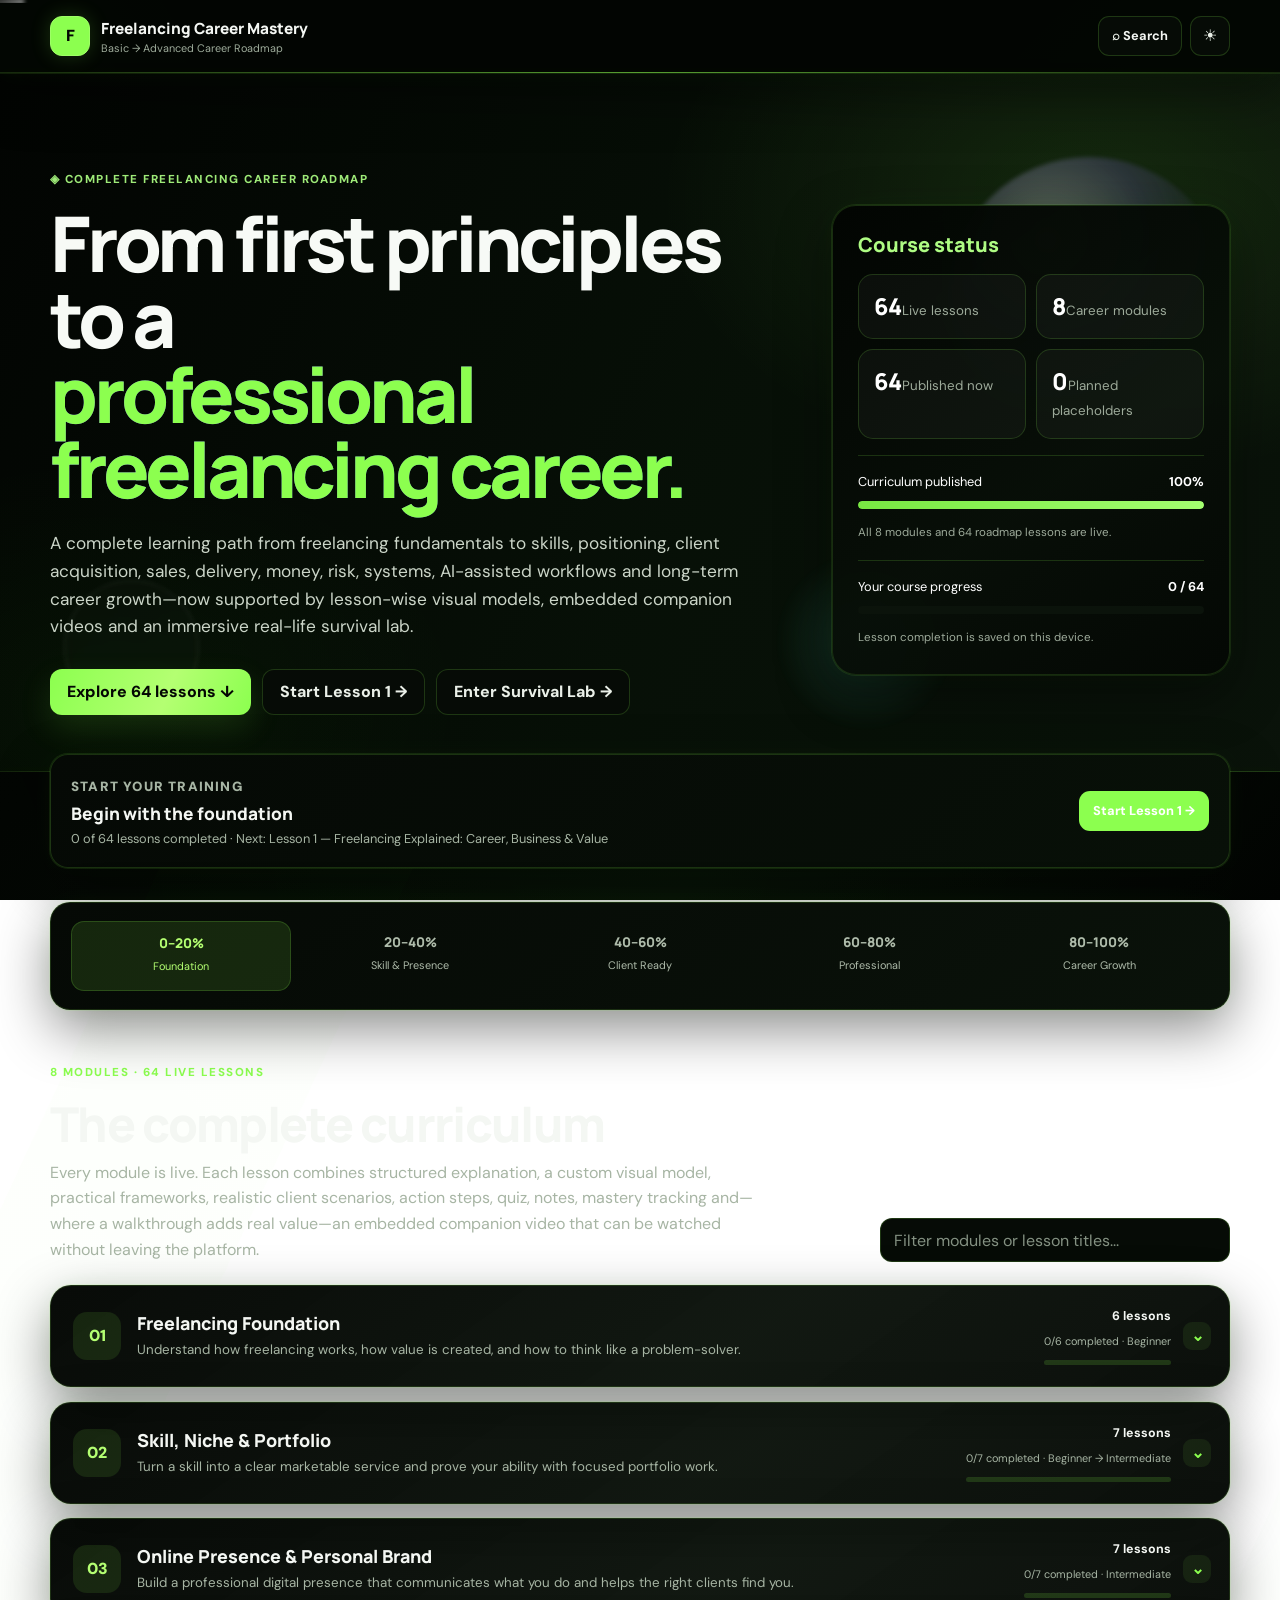
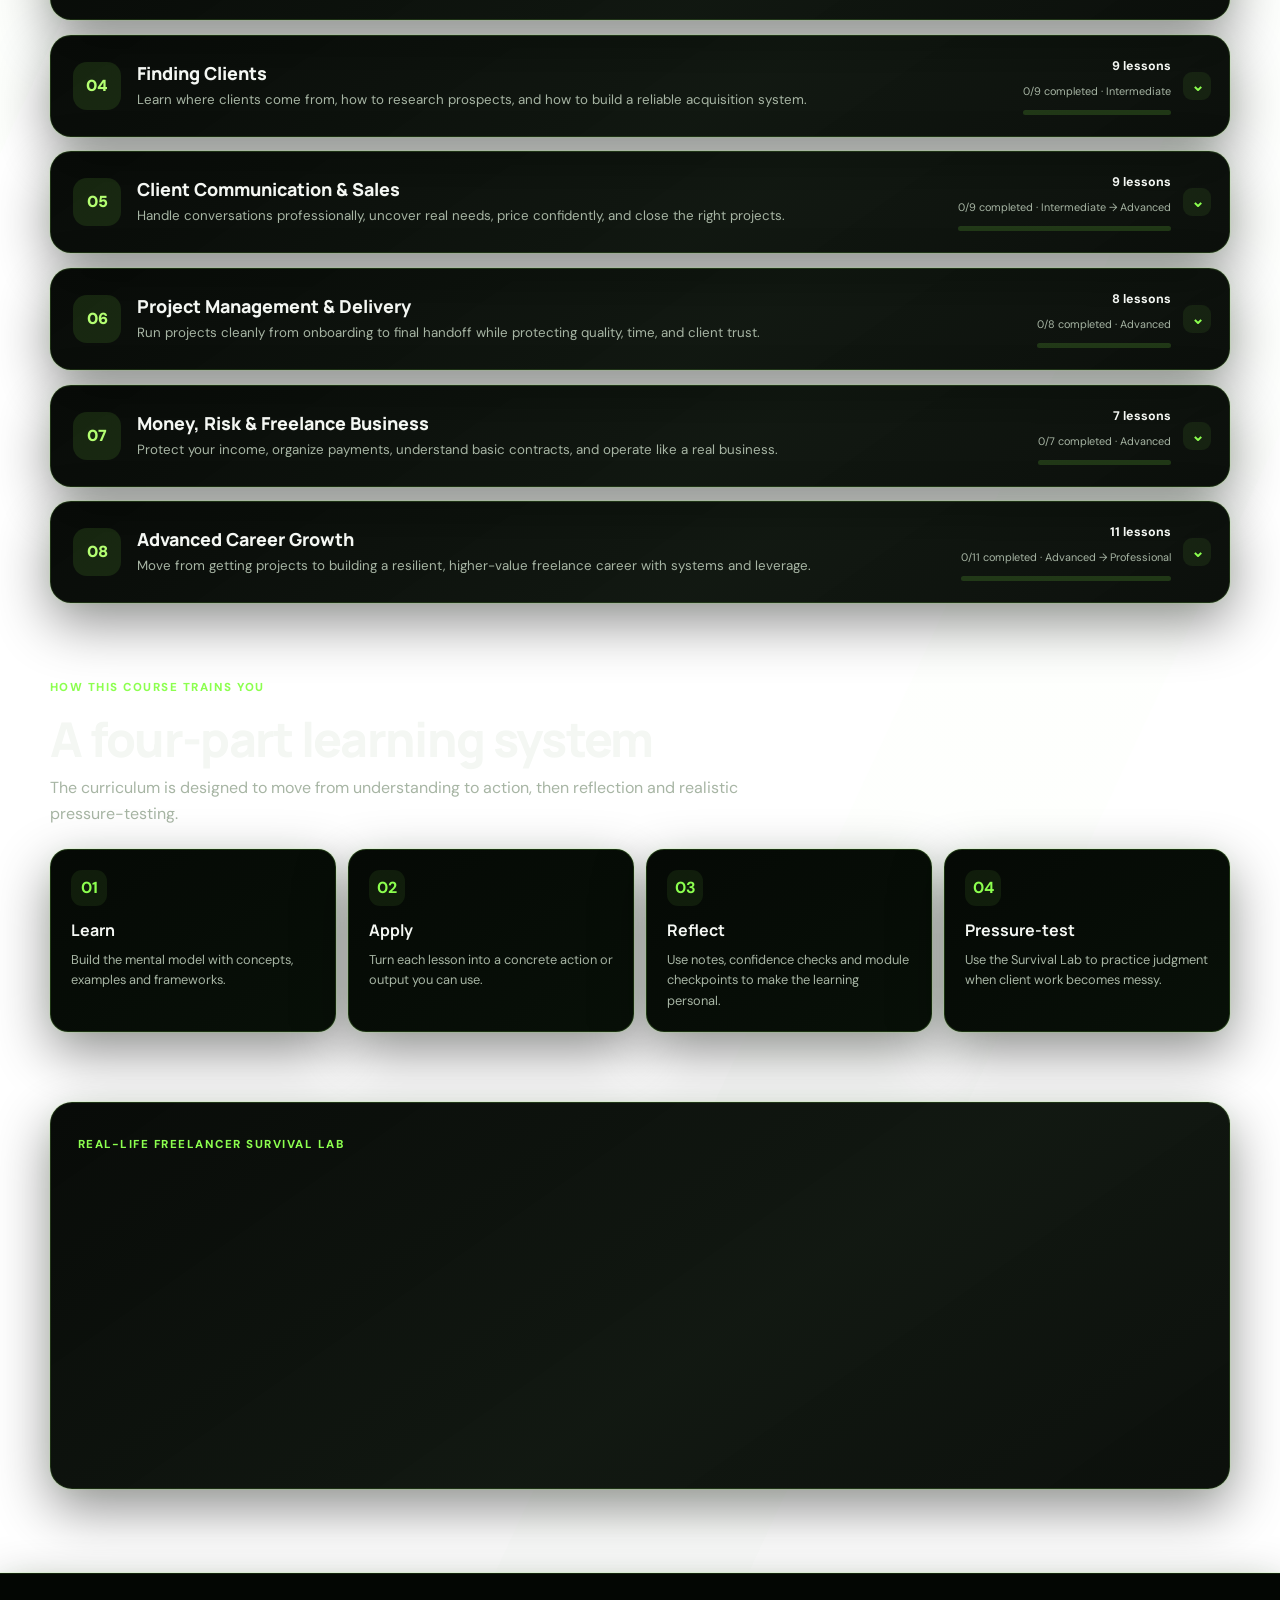
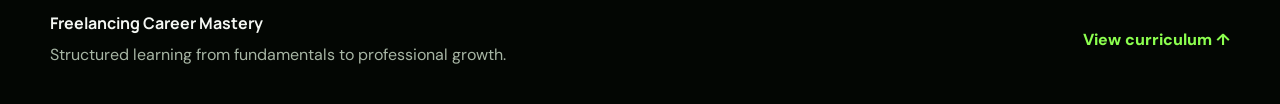
==== commit 22af4be3: "Activate soft neon dashboard theme" ====
--- a/index.html
+++ b/index.html
@@ -4,7 +4,7 @@
   <meta charset="UTF-8" />
   <meta name="viewport" content="width=device-width, initial-scale=1.0" />
   <meta name="description" content="Freelancing Career Mastery — a complete 64-lesson Basic-to-Advanced roadmap covering foundations, skills, client acquisition, sales, delivery, business operations, advanced growth, lesson-wise visual models, embedded companion videos, and real-life freelancer survival." />
-  <meta name="theme-color" content="#39ff14" />
+  <meta name="theme-color" content="#071007" />
   <meta property="og:title" content="Freelancing Career Mastery" />
   <meta property="og:description" content="A complete 64-lesson freelancing career roadmap with interactive training, custom educational diagrams, embedded companion videos, quizzes and real-life survival scenarios." />
   <meta property="og:type" content="website" />
@@ -12,8 +12,9 @@
   <link rel="canonical" href="https://sonjibonbarua.github.io/Freelancing-Career-Mastery/" />
   <title>Freelancing Career Mastery — Basic to Advanced Roadmap</title>
   <link rel="stylesheet" href="dashboard.css" />
-  <link rel="stylesheet" href="palette-theme.css?v=20260901-neon2" data-palette-theme-css />
-  <link rel="stylesheet" href="palette-continuous.css?v=20260901-neon1" data-palette-continuous-css />
+  <link rel="stylesheet" href="palette-theme.css?v=20260903-softneon1" data-palette-theme-css />
+  <link rel="stylesheet" href="palette-continuous.css?v=20260903-softneon1" data-palette-continuous-css />
+  <link rel="stylesheet" href="responsive-system.css?v=20260901-responsive1" />
 </head>
 <body>
   <header class="topbar">
@@ -48,6 +49,7 @@
 
   <script src="course-data.js"></script>
   <script src="course-live.js"></script>
-  <script src="dashboard.js?v=20260901-calm1"></script>
+  <script src="dashboard.js?v=20260903-softneon1"></script>
+  <script src="responsive-system.js?v=20260901-responsive1"></script>
 </body>
 </html>
--- a/palette-theme.css
+++ b/palette-theme.css
@@ -1,279 +1,202 @@
-/* Freelancing Career Mastery — Neon Green + Neon Black
-   Core rule: neon-black surfaces use neon-green text;
-   neon-green surfaces use neon-black text. */
+/* Freelancing Career Mastery — Soft Neon Lime + Black
+   Premium hierarchy: dark canvas, soft-white reading type, lime used as an accent. */
 
 :root{
-  --neon-green:#39ff14;
-  --neon-green-bright:#66ff47;
-  --neon-green-soft:rgba(57,255,20,.14);
+  --neon-green:#8cff4f;
+  --neon-green-bright:#b4ff72;
+  --neon-green-max:#39ff14;
+  --neon-green-soft:rgba(140,255,79,.12);
   --neon-black:#030603;
   --neon-black-2:#071007;
-  --neon-black-3:#0b170b;
+  --neon-black-3:#0b150b;
+  --neon-white:#f4f7f3;
+  --neon-muted:#a7b5a4;
   --brand-ink:#030603;
-  --brand-gradient:linear-gradient(112deg,#030603 0%,#0a160a 28%,#39ff14 60%,#030603 100%);
-  --brand-gradient-vivid:linear-gradient(112deg,#39ff14 0%,#66ff47 58%,#39ff14 100%);
-  --brand-gradient-dark:linear-gradient(135deg,#020402 0%,#071007 56%,#0c1b0c 100%);
-  --brand-shadow:0 0 0 1px rgba(57,255,20,.14),0 18px 48px rgba(0,0,0,.48),0 0 34px rgba(57,255,20,.10);
+  --brand-gradient-vivid:linear-gradient(112deg,#8cff4f 0%,#b4ff72 58%,#8cff4f 100%);
+  --brand-gradient-dark:linear-gradient(135deg,#020402 0%,#071007 55%,#0c160c 100%);
+  --brand-shadow:0 0 0 1px rgba(140,255,79,.10),0 20px 54px rgba(0,0,0,.44),0 0 28px rgba(140,255,79,.045);
 }
 
 body:not(.dark),body.dark{
   --bg:#030603!important;
-  --panel:#050a05!important;
-  --panel-2:#081108!important;
-  --surface:#050b05!important;
-  --surface-2:#0a140a!important;
-  --surface2:#0a140a!important;
-  --text:#39ff14!important;
-  --muted:#8dff79!important;
-  --line:rgba(57,255,20,.24)!important;
-  --primary:#39ff14!important;
-  --primary-2:#39ff14!important;
-  --primary2:#39ff14!important;
-  --soft:rgba(57,255,20,.10)!important;
-  --primary-soft:rgba(57,255,20,.11)!important;
-  --success:#39ff14!important;
-  --good:#39ff14!important;
-  --warn:#39ff14!important;
-  --bad:#39ff14!important;
+  --panel:#050905!important;
+  --panel-2:#081008!important;
+  --surface:#060b06!important;
+  --surface-2:#0a130a!important;
+  --surface2:#0a130a!important;
+  --text:#f4f7f3!important;
+  --muted:#a7b5a4!important;
+  --line:rgba(140,255,79,.16)!important;
+  --primary:#8cff4f!important;
+  --primary-2:#b4ff72!important;
+  --primary2:#b4ff72!important;
+  --soft:rgba(140,255,79,.08)!important;
+  --primary-soft:rgba(140,255,79,.09)!important;
+  --success:#8cff4f!important;
+  --good:#8cff4f!important;
+  --warn:#d8ffb6!important;
+  --bad:#d7e6d2!important;
   --shadow:var(--brand-shadow)!important;
-  color:#39ff14!important;
-}
-
-/* BLACK SURFACES -> GREEN TYPE */
-body:not(.dark) .topbar,body.dark .topbar,
-body:not(.dark).workspace-ready .topbar,body.dark.workspace-ready .topbar,
-body:not(.dark) footer,body.dark footer,
-body:not(.dark) .workspace-ready .sidebar,body.dark .workspace-ready .sidebar,
-body:not(.dark) .workspace-right-rail,body.dark .workspace-right-rail,
-body:not(.dark) .hero-card,body.dark .hero-card,
-body:not(.dark) .module,body.dark .module,
-body:not(.dark) .survival,body.dark .survival,
-body:not(.dark) .learning-goals,body.dark .learning-goals,
-body:not(.dark) .lesson-card,body.dark .lesson-card,
-body:not(.dark) .phase-card,body.dark .phase-card,
-body:not(.dark) .takeaway,body.dark .takeaway,
-body:not(.dark) .faq-item,body.dark .faq-item,
-body:not(.dark) .check-item,body.dark .check-item,
-body:not(.dark) .completion-card,body.dark .completion-card,
-body:not(.dark) .course-nav,body.dark .course-nav,
-body:not(.dark) .practice-shell,body.dark .practice-shell,
-body:not(.dark) .scenario-box,body.dark .scenario-box,
-body:not(.dark) .quiz-box,body.dark .quiz-box,
-body:not(.dark) .note-box,body.dark .note-box,
-body:not(.dark) .lesson-media-card,body.dark .lesson-media-card,
-body:not(.dark) .inline-video-card,body.dark .inline-video-card,
-body:not(.dark) .workspace-rail-card,body.dark .workspace-rail-card,
-body:not(.dark) .workspace-side-progress,body.dark .workspace-side-progress,
-body:not(.dark) .case-nav,body.dark .case-nav,
-body:not(.dark) .case-stage,body.dark .case-stage,
-body:not(.dark) .debrief,body.dark .debrief,
-body:not(.dark) .completion-panel,body.dark .completion-panel{
-  background:linear-gradient(145deg,rgba(2,5,2,.97),rgba(7,16,7,.95) 55%,rgba(3,8,3,.96))!important;
-  color:#39ff14!important;
-  border-color:rgba(57,255,20,.24)!important;
+  color:var(--text)!important;
+}
+
+/* Core dark surfaces: white reading type, lime only for emphasis. */
+.topbar,footer,
+.workspace-ready .sidebar,.workspace-right-rail,
+.hero-card,.module,.survival,.learning-goals,.lesson-card,.phase-card,.takeaway,
+.faq-item,.check-item,.completion-card,.course-nav,.practice-shell,.scenario-box,.quiz-box,.note-box,
+.lesson-media-card,.inline-video-card,.workspace-rail-card,.workspace-side-progress,
+.case-nav,.case-stage,.debrief,.completion-panel,.search-panel{
+  background:linear-gradient(145deg,rgba(2,5,2,.975),rgba(8,15,8,.96) 58%,rgba(4,8,4,.97))!important;
+  color:#f4f7f3!important;
+  border-color:rgba(140,255,79,.14)!important;
   box-shadow:var(--brand-shadow)!important;
 }
 
-body:not(.dark) .hero-card *,body.dark .hero-card *,
-body:not(.dark) .module *,body.dark .module *,
-body:not(.dark) .survival *,body.dark .survival *,
-body:not(.dark) .lesson-card *,body.dark .lesson-card *,
-body:not(.dark) .phase-card *,body.dark .phase-card *,
-body:not(.dark) .takeaway *,body.dark .takeaway *,
-body:not(.dark) .course-nav *,body.dark .course-nav *,
-body:not(.dark) .practice-shell *,body.dark .practice-shell *,
-body:not(.dark) .scenario-box *,body.dark .scenario-box *,
-body:not(.dark) .quiz-box *,body.dark .quiz-box *,
-body:not(.dark) .note-box *,body.dark .note-box *,
-body:not(.dark) .inline-video-card *,body.dark .inline-video-card *,
-body:not(.dark) .workspace-rail-card *,body.dark .workspace-rail-card *,
-body:not(.dark) .case-nav *,body.dark .case-nav *,
-body:not(.dark) .case-stage *,body.dark .case-stage *,
-body:not(.dark) .debrief *,body.dark .debrief *{
-  color:inherit;
-}
-
-/* GREEN SURFACES -> BLACK TYPE */
-.hero,
+/* Hero is dark now: no large high-saturation green field. */
+.hero{
+  background:
+    radial-gradient(620px 390px at 86% 18%,rgba(140,255,79,.12),transparent 68%),
+    radial-gradient(520px 360px at 9% 84%,rgba(57,255,20,.055),transparent 70%),
+    linear-gradient(118deg,#020402 0%,#071007 48%,#0b160b 100%)!important;
+  color:#f4f7f3!important;
+  border-bottom:1px solid rgba(140,255,79,.14)!important;
+  box-shadow:0 18px 56px rgba(0,0,0,.30)!important;
+}
+.hero h1,.hero h1 span,.hero p,.hero .hero-copy,.hero .eyebrow,.hero .breadcrumb{
+  -webkit-text-fill-color:initial!important;
+  text-shadow:none!important;
+}
+.hero h1{color:#f7faf6!important}
+.hero h1 span{color:#8cff4f!important;-webkit-text-fill-color:#8cff4f!important}
+.hero p,.hero .hero-copy{color:#cbd5c8!important}
+.hero .eyebrow,.hero .breadcrumb{color:#9eea78!important}
+
+/* Typography hierarchy for long reading. */
+h2,h3,.section-heading h2,.section-head h2,.lesson-main h2,.lesson-main h3{color:#f4f7f3!important}
+p,li,small{color:#a7b5a4!important}
+.eyebrow,.section-tag,.card-label,.mini-badge,.lesson-media-kicker,
+.workspace-video-copy small,.scene-label,.debrief-block small{color:#8cff4f!important}
+strong,b{color:inherit}
+
+/* Header/footer branding. */
+.topbar,footer{background:rgba(3,6,3,.94)!important;border-color:rgba(140,255,79,.14)!important}
+.topbar *,footer *{color:#f4f7f3}
+.brand-copy strong{color:#f4f7f3!important}.brand-copy small{color:#9eac9b!important}
+.brand-mark,.logo-mark{
+  background:#8cff4f!important;color:#030603!important;border:1px solid #9eff66!important;
+  box-shadow:0 0 20px rgba(140,255,79,.18)!important;
+}
+
+/* Primary actions = lime surface + black text. */
 .primary,.primary-btn,button.primary,a.primary,.completion-panel a,
-.roadmap-strip,
-.workspace-ready .hero .menu-btn,
-.workspace-ready .hero .workspace-tools-toggle,
-.message,
-.lesson-row.available:hover,
-.workspace-lesson-link.current,
-.workspace-module.current,
-.case-link.active,
-.choice.selected,
-.milestone.current{
+.workspace-ready .hero .menu-btn,.workspace-ready .hero .workspace-tools-toggle,
+.message{
   background:var(--brand-gradient-vivid)!important;
   color:#030603!important;
-  border-color:#39ff14!important;
-  box-shadow:0 16px 42px rgba(57,255,20,.20),0 0 30px rgba(57,255,20,.15)!important;
-}
-.hero *,
-.primary *, .primary-btn *,
-.roadmap-strip *,
-.workspace-ready .hero .menu-btn *,
-.workspace-ready .hero .workspace-tools-toggle *,
-.message *,
-.workspace-lesson-link.current *,
-.workspace-module.current *,
-.case-link.active *,
-.choice.selected *,
-.milestone.current *{
-  color:#030603!important;
-}
-
-.hero h1,.hero h1 span,.hero p,.hero .hero-copy,.hero .eyebrow,.hero .breadcrumb{
-  color:#030603!important;
-  -webkit-text-fill-color:#030603!important;
-  text-shadow:none!important;
-}
-
-/* Topbar / footer */
-.topbar,footer{
-  background:#030603!important;
-  border-color:rgba(57,255,20,.22)!important;
-}
-.topbar *,footer *,body:not(.dark) .brand-copy strong,body:not(.dark) .brand-copy small,
-body.dark .brand-copy strong,body.dark .brand-copy small{color:#39ff14!important}
-.brand-mark,.logo-mark{
-  background:#39ff14!important;
-  color:#030603!important;
-  border:1px solid #39ff14!important;
-  box-shadow:0 0 26px rgba(57,255,20,.42)!important;
-}
-
-/* Primary / secondary controls */
-.primary,.primary-btn,button.primary,a.primary,.completion-panel a{
-  color:#030603!important;
+  border-color:#8cff4f!important;
+  box-shadow:0 13px 32px rgba(140,255,79,.13)!important;
   font-weight:800!important;
 }
+.primary *,.primary-btn *,.message *,
+.workspace-ready .hero .menu-btn *,.workspace-ready .hero .workspace-tools-toggle *{color:#030603!important}
+
+/* Secondary controls stay dark and quiet. */
 .secondary,.icon-btn,.search-btn,.filter,.search-panel input,.workspace-nav-arrow,.theme-toggle{
-  background:#030603!important;
-  color:#39ff14!important;
-  border:1px solid rgba(57,255,20,.30)!important;
-  box-shadow:inset 0 0 0 1px rgba(57,255,20,.04),0 0 20px rgba(57,255,20,.05)!important;
+  background:#060b06!important;color:#eaf0e8!important;
+  border:1px solid rgba(140,255,79,.18)!important;
+  box-shadow:none!important;
 }
 .secondary:hover,.icon-btn:hover,.search-btn:hover,.workspace-nav-arrow:hover,.theme-toggle:hover{
-  background:#39ff14!important;
-  color:#030603!important;
-  border-color:#39ff14!important;
-  box-shadow:0 0 26px rgba(57,255,20,.28)!important;
-}
-.filter::placeholder,.search-panel input::placeholder{color:rgba(141,255,121,.64)!important}
-
-/* Typography on black reading canvas */
-body:not(.dark) h2,body.dark h2,
-body:not(.dark) h3,body.dark h3,
-body:not(.dark) .section-heading h2,body.dark .section-heading h2,
-body:not(.dark) .section-head h2,body.dark .section-head h2,
-body:not(.dark) .lesson-main h2,body.dark .lesson-main h2,
-body:not(.dark) .lesson-main h3,body.dark .lesson-main h3,
-body:not(.dark) .eyebrow,body.dark .eyebrow,
-body:not(.dark) .section-tag,body.dark .section-tag,
-body:not(.dark) .card-label,body.dark .card-label,
-body:not(.dark) .mini-badge,body.dark .mini-badge,
-body:not(.dark) .lesson-media-kicker,body.dark .lesson-media-kicker{
-  color:#39ff14!important;
-}
-body:not(.dark) p,body.dark p,body:not(.dark) li,body.dark li,body:not(.dark) small,body.dark small{color:#8dff79!important}
-
-/* Dashboard curriculum */
-.module-head{background:#030603!important;color:#39ff14!important}
-.module-head:hover{background:#091609!important;box-shadow:inset 4px 0 0 #39ff14!important}
+  background:#101b10!important;color:#b4ff72!important;border-color:rgba(140,255,79,.42)!important;
+  box-shadow:0 0 18px rgba(140,255,79,.07)!important;
+}
+.filter::placeholder,.search-panel input::placeholder{color:#849182!important}
+
+/* Dashboard curriculum: mostly neutral, lime = status and current focus. */
+.module-head{background:transparent!important;color:#f4f7f3!important}
+.module-head:hover{background:#0a120a!important;box-shadow:inset 3px 0 0 #8cff4f!important}
 .module-number,.workspace-module-num,.workspace-lesson-dot,.lesson-no,.case-link b,.choice i,.workspace-tool i,.diagram-icon{
-  background:#39ff14!important;
-  color:#030603!important;
-  border-color:#39ff14!important;
+  background:rgba(140,255,79,.11)!important;color:#b4ff72!important;
+  border-color:rgba(140,255,79,.20)!important;
 }
 .lesson-row,.workspace-lesson-link,.case-link,.choice,.workspace-tool{
-  background:#030603!important;
-  color:#39ff14!important;
-  border-color:rgba(57,255,20,.16)!important;
-}
+  background:#050a05!important;color:#e9eee7!important;border-color:rgba(140,255,79,.10)!important;
+}
+.lesson-row strong,.workspace-lesson-link strong,.case-link strong,.choice strong,.workspace-tool span{color:#f2f6f1!important}
+.lesson-row small,.workspace-lesson-link small,.case-link small,.choice small{color:#9daa9a!important}
 .lesson-row:hover,.workspace-lesson-link:hover,.case-link:hover,.choice:hover,.workspace-tool:hover{
-  background:#39ff14!important;
-  color:#030603!important;
-}
-.lesson-row:hover *, .workspace-lesson-link:hover *, .case-link:hover *, .choice:hover *, .workspace-tool:hover *{color:#030603!important}
+  background:#0d170d!important;color:#f4f7f3!important;border-color:rgba(140,255,79,.24)!important;
+}
+.workspace-lesson-link.current,.workspace-module.current,.case-link.active,.choice.selected{
+  background:linear-gradient(90deg,rgba(140,255,79,.13),rgba(140,255,79,.045))!important;
+  color:#f4f7f3!important;border-color:rgba(140,255,79,.32)!important;
+  box-shadow:inset 3px 0 0 #8cff4f!important;
+}
 .status,.topic,.case-badge,.inner-voice{
-  background:rgba(57,255,20,.12)!important;
-  color:#39ff14!important;
-  border-color:rgba(57,255,20,.28)!important;
-}
-
-/* Roadmap strip deliberately green */
-.roadmap-strip{background:#39ff14!important;color:#030603!important}
-.roadmap-strip .milestone,.roadmap-strip .milestone *{color:#030603!important}
-.roadmap-strip .milestone.current{background:#030603!important;color:#39ff14!important}
-.roadmap-strip .milestone.current *{color:#39ff14!important}
-
-/* Video / diagram */
-.inline-video-card,.lesson-media-card,.workspace-rail-video{border-top:3px solid #39ff14!important;border-image:none!important}
-.diagram-node{background:#030603!important;border-color:rgba(57,255,20,.24)!important;color:#39ff14!important}
-.diagram-node .diagram-icon{background:#39ff14!important;color:#030603!important;box-shadow:0 0 24px rgba(57,255,20,.24)!important}
-.diagram-node *{color:inherit}
-
-/* Drawers */
+  background:rgba(140,255,79,.075)!important;color:#aefc83!important;border-color:rgba(140,255,79,.16)!important;
+}
+
+/* Roadmap is no longer a full green slab. */
+.roadmap-strip{background:linear-gradient(145deg,#050905,#0a120a)!important;color:#f4f7f3!important;border-color:rgba(140,255,79,.14)!important}
+.roadmap-strip .milestone,.roadmap-strip .milestone *{color:#aebbaa!important}
+.roadmap-strip .milestone.current{background:rgba(140,255,79,.12)!important;color:#b4ff72!important;border:1px solid rgba(140,255,79,.18)!important}
+.roadmap-strip .milestone.current *{color:#b4ff72!important}
+
+/* Video / educational visuals. */
+.inline-video-card,.lesson-media-card,.workspace-rail-video{border-top:2px solid #8cff4f!important;border-image:none!important}
+.diagram-node{background:#060b06!important;border-color:rgba(140,255,79,.14)!important;color:#eef3ec!important}
+.diagram-node strong{color:#eef3ec!important}
+.diagram-node .diagram-icon{background:rgba(140,255,79,.13)!important;color:#b4ff72!important;box-shadow:0 0 18px rgba(140,255,79,.07)!important}
+.diagram-focus{background:rgba(140,255,79,.065)!important;color:#a7b5a4!important}.diagram-focus b{color:#b4ff72!important}
+
+/* Drawers and phase navigation. */
 .workspace-ready .sidebar,.workspace-right-rail{
-  background:#030603!important;
-  color:#39ff14!important;
-  border-color:rgba(57,255,20,.26)!important;
-  box-shadow:0 22px 70px rgba(0,0,0,.72),0 0 34px rgba(57,255,20,.08)!important;
-}
-.workspace-ready .sidebar *, .workspace-right-rail *{color:inherit}
-.workspace-ready .hero .menu-btn,.workspace-ready .hero .workspace-tools-toggle{
-  background:#39ff14!important;
-  color:#030603!important;
-  border-color:#39ff14!important;
-}
-.workspace-ready .hero .menu-btn::after,.workspace-ready .hero .workspace-tools-toggle::after{color:#030603!important}
-.workspace-phase-tab{color:#8dff79!important}
-.workspace-phase-tab.active{color:#39ff14!important;border-bottom-color:#39ff14!important;background:rgba(57,255,20,.07)!important}
-
-/* Progress */
+  background:#030603!important;color:#f4f7f3!important;border-color:rgba(140,255,79,.16)!important;
+  box-shadow:0 22px 70px rgba(0,0,0,.66)!important;
+}
+.workspace-phase-tab{color:#9daa9a!important}
+.workspace-phase-tab.active{color:#b4ff72!important;border-bottom-color:#8cff4f!important;background:rgba(140,255,79,.055)!important}
+
+/* Progress: controlled lime accent, reduced bloom. */
 .meter,.workspace-overall-meter,.workspace-side-meter,.workspace-rail-meter,.progress-bar,.progress{
-  background:#081108!important;
-  border-color:rgba(57,255,20,.18)!important;
-}
-.meter span,.workspace-overall-meter span,.workspace-side-meter span,.workspace-rail-meter span,.premium-page-progress span,.progress-bar span,.progress-fill,.progress>span{
-  background:#39ff14!important;
-  box-shadow:0 0 18px rgba(57,255,20,.38)!important;
-}
-
-/* Dashboard Course Status: keep neon labels, turn previously-black values white. */
+  background:#0b130b!important;border-color:rgba(140,255,79,.10)!important;
+}
+.meter span,.workspace-overall-meter span,.workspace-side-meter span,.workspace-rail-meter span,
+.premium-page-progress span,.progress-bar span,.progress-fill,.progress>span{
+  background:linear-gradient(90deg,#78e842,#a4ff70)!important;
+  box-shadow:0 0 10px rgba(140,255,79,.14)!important;
+}
+
+/* Course Status: values white, labels quiet, heading lime. */
+.hero .hero-card h2{color:#aefc83!important;-webkit-text-fill-color:#aefc83!important}
 .hero .hero-card .stat strong,
 .hero .hero-card .progress-head,
 .hero .hero-card .progress-head span,
-.hero .hero-card .progress-head strong{
-  color:#fff!important;
-  -webkit-text-fill-color:#fff!important;
-  text-shadow:none!important;
-}
-.hero .hero-card h2,
-.hero .hero-card .stat small,
-.hero .hero-card .progress-box > small{
-  color:#39ff14!important;
-  -webkit-text-fill-color:#39ff14!important;
-}
-
-/* Survival Lab */
-.message{background:#39ff14!important;color:#030603!important}
-.choice.good,.choice.mixed,.choice.bad{background:#030603!important;color:#39ff14!important;border-color:rgba(57,255,20,.24)!important}
-.choice.good:hover,.choice.mixed:hover,.choice.bad:hover{background:#39ff14!important;color:#030603!important}
-.script-box{background:#030603!important;color:#39ff14!important;border:1px solid rgba(57,255,20,.30)!important;box-shadow:0 0 28px rgba(57,255,20,.08)!important}
-
-/* Focus / selection */
-::selection{background:#39ff14;color:#030603}
-:focus-visible{outline:2px solid #39ff14!important;outline-offset:3px!important}
-a{color:#39ff14}
-
-/* Accent line */
-.topbar::after,.hero::after{content:"";position:absolute;left:0;right:0;bottom:-1px;height:2px;background:#39ff14;box-shadow:0 0 18px rgba(57,255,20,.65);opacity:.95;pointer-events:none}
-
-@media(max-width:680px){
-  .workspace-ready .hero .menu-btn,.workspace-ready .hero .workspace-tools-toggle{background:#39ff14!important;color:#030603!important}
+.hero .hero-card .progress-head strong{color:#fff!important;-webkit-text-fill-color:#fff!important;text-shadow:none!important}
+.hero .hero-card .stat small,.hero .hero-card .progress-box>small{color:#9daa9a!important;-webkit-text-fill-color:#9daa9a!important}
+
+/* Survival Lab. */
+.message{background:#8cff4f!important;color:#030603!important}
+.choice.good,.choice.mixed,.choice.bad{background:#050a05!important;color:#eef3ec!important;border-color:rgba(140,255,79,.14)!important}
+.choice.good:hover,.choice.mixed:hover,.choice.bad:hover{background:#0d170d!important;color:#f4f7f3!important}
+.script-box{background:#020402!important;color:#eaf0e8!important;border:1px solid rgba(140,255,79,.17)!important;box-shadow:none!important}
+
+/* Focus / selection. */
+::selection{background:#8cff4f;color:#030603}
+:focus-visible{outline:2px solid #8cff4f!important;outline-offset:3px!important}
+a{color:#aefc83}
+
+/* Accent line is intentionally subtle. */
+.topbar::after,.hero::after{
+  content:"";position:absolute;left:0;right:0;bottom:-1px;height:1px;
+  background:linear-gradient(90deg,transparent,#8cff4f,transparent);
+  box-shadow:0 0 10px rgba(140,255,79,.12);opacity:.55;pointer-events:none
+}
+
+@media(max-width:767px){
+  .mobile-learning-dock{background:rgba(3,6,3,.96)!important;border-color:rgba(140,255,79,.15)!important}
+  .mobile-learning-dock button,.mobile-learning-dock a{background:#080f08!important;color:#edf2eb!important;border-color:rgba(140,255,79,.13)!important}
+  .mobile-learning-dock .is-primary{background:#8cff4f!important;color:#030603!important;border-color:#8cff4f!important}
 }
 @media(prefers-reduced-motion:reduce){.primary:hover,.primary-btn:hover,a.primary:hover{transform:none!important}}
--- a/palette-continuous.css
+++ b/palette-continuous.css
@@ -1,12 +1,12 @@
-/* Continuous Neon Black + Neon Green canvas
-   Black areas carry green type; green areas are intentional contrast zones with black type. */
+/* Soft Neon Lime + Black continuous canvas
+   The background stays dark; lime appears only as low-opacity ambient light. */
 
 body:not(.dark),body.dark{
   background:
-    radial-gradient(980px 720px at -8% 12%,rgba(57,255,20,.16),transparent 67%),
-    radial-gradient(920px 700px at 102% 24%,rgba(57,255,20,.12),transparent 68%),
-    radial-gradient(860px 640px at 52% 92%,rgba(57,255,20,.07),transparent 70%),
-    linear-gradient(135deg,#020402 0%,#030603 36%,#071007 70%,#020402 100%)!important;
+    radial-gradient(980px 720px at -8% 10%,rgba(140,255,79,.075),transparent 68%),
+    radial-gradient(920px 700px at 105% 23%,rgba(140,255,79,.055),transparent 70%),
+    radial-gradient(900px 700px at 50% 95%,rgba(57,255,20,.025),transparent 72%),
+    linear-gradient(135deg,#020402 0%,#030603 38%,#071007 72%,#020402 100%)!important;
   background-attachment:fixed!important;
   background-size:cover!important;
   background-repeat:no-repeat!important;
@@ -18,14 +18,14 @@
   z-index:-2!important;
   pointer-events:none!important;
   background:
-    linear-gradient(115deg,transparent 0 18%,rgba(57,255,20,.035) 18% 28%,transparent 28% 68%,rgba(57,255,20,.028) 68% 78%,transparent 78%),
-    radial-gradient(680px 520px at 50% 8%,rgba(57,255,20,.06),transparent 68%)!important;
+    linear-gradient(115deg,transparent 0 20%,rgba(140,255,79,.014) 20% 29%,transparent 29% 70%,rgba(140,255,79,.012) 70% 79%,transparent 79%),
+    radial-gradient(700px 520px at 50% 6%,rgba(140,255,79,.025),transparent 70%)!important;
 }
 
-/* Structural wrappers never introduce white/light blocks. */
-body:not(.dark) > main,body.dark > main,
+/* Structural wrappers stay transparent so the dark ambience remains continuous. */
+body:not(.dark)>main,body.dark>main,
 body:not(.dark) .site-shell,body.dark .site-shell,
-body:not(.dark) .site-shell > main,body.dark .site-shell > main,
+body:not(.dark) .site-shell>main,body.dark .site-shell>main,
 body:not(.dark) .site-shell main,body.dark .site-shell main,
 body:not(.dark) main#top,body.dark main#top,
 body:not(.dark) #lessonMount,body.dark #lessonMount,
@@ -37,67 +37,40 @@
   background:transparent!important;
 }
 
-/* Hero is the main green contrast field. */
+/* Hero blends into the page instead of becoming a bright green block. */
 body:not(.dark) .hero,body.dark .hero,
 body:not(.dark).lesson-page .hero,body.dark.lesson-page .hero{
   background:
-    radial-gradient(520px 360px at 88% 18%,rgba(255,255,255,.10),transparent 68%),
-    linear-gradient(108deg,#39ff14 0%,#55ff35 48%,#39ff14 100%)!important;
-  border-bottom:2px solid #39ff14!important;
-  box-shadow:0 18px 54px rgba(57,255,20,.14)!important;
-}
-body:not(.dark) .hero h1,body:not(.dark) .hero h1 span,
-body.dark .hero h1,body.dark .hero h1 span,
-body:not(.dark) .hero p,body.dark .hero p,
-body:not(.dark) .hero .hero-copy,body.dark .hero .hero-copy,
-body:not(.dark) .hero .eyebrow,body.dark .hero .eyebrow,
-body:not(.dark) .hero .breadcrumb,body.dark .hero .breadcrumb{
-  color:#030603!important;
-  -webkit-text-fill-color:#030603!important;
-  text-shadow:none!important;
+    radial-gradient(640px 410px at 86% 18%,rgba(140,255,79,.10),transparent 69%),
+    radial-gradient(520px 350px at 8% 90%,rgba(57,255,20,.04),transparent 70%),
+    linear-gradient(116deg,rgba(2,4,2,.98),rgba(7,16,7,.98) 55%,rgba(10,19,10,.98))!important;
+  border-bottom:1px solid rgba(140,255,79,.13)!important;
+  box-shadow:0 18px 56px rgba(0,0,0,.28)!important;
 }
 
-/* Standalone headings sit on the black canvas. */
-body:not(.dark) #curriculum > .section-head h2,body.dark #curriculum > .section-head h2,
-body:not(.dark) #curriculum > .section-head p,body.dark #curriculum > .section-head p,
-body:not(.dark) #curriculum > .section-head .eyebrow,body.dark #curriculum > .section-head .eyebrow,
-body:not(.dark) .survival > .section-head h2,body.dark .survival > .section-head h2,
-body:not(.dark) .survival > .section-head p,body.dark .survival > .section-head p,
-body:not(.dark) .survival > .eyebrow,body.dark .survival > .eyebrow{
-  color:#39ff14!important;
-  text-shadow:0 0 18px rgba(57,255,20,.14)!important;
+/* Standalone headings on the dark canvas. */
+body:not(.dark) #curriculum>.section-head h2,body.dark #curriculum>.section-head h2,
+body:not(.dark) .survival>.section-head h2,body.dark .survival>.section-head h2{color:#f4f7f3!important}
+body:not(.dark) #curriculum>.section-head p,body.dark #curriculum>.section-head p,
+body:not(.dark) .survival>.section-head p,body.dark .survival>.section-head p{color:#a7b5a4!important}
+body:not(.dark) #curriculum>.section-head .eyebrow,body.dark #curriculum>.section-head .eyebrow,
+body:not(.dark) .survival>.eyebrow,body.dark .survival>.eyebrow{color:#8cff4f!important;text-shadow:none!important}
+
+/* Keep only a restrained blur on desktop surfaces. */
+.hero-card,.module,.survival,.learning-goals,.lesson-card,.phase-card,.takeaway,.faq-item,.check-item,
+.completion-card,.course-nav,.practice-shell,.scenario-box,.quiz-box,.note-box,.lesson-media-card,.inline-video-card,
+.workspace-rail-card,.workspace-side-progress,.case-nav,.case-stage,.debrief,.completion-panel{
+  -webkit-backdrop-filter:blur(8px) saturate(108%)!important;
+  backdrop-filter:blur(8px) saturate(108%)!important;
 }
 
-/* Glass is replaced with crisp neon-black panels; blur retained very lightly. */
-body:not(.dark) .hero-card,body.dark .hero-card,
-body:not(.dark) .module,body.dark .module,
-body:not(.dark) .survival,body.dark .survival,
-body:not(.dark) .learning-goals,body.dark .learning-goals,
-body:not(.dark) .lesson-card,body.dark .lesson-card,
-body:not(.dark) .phase-card,body.dark .phase-card,
-body:not(.dark) .takeaway,body.dark .takeaway,
-body:not(.dark) .faq-item,body.dark .faq-item,
-body:not(.dark) .check-item,body.dark .check-item,
-body:not(.dark) .completion-card,body.dark .completion-card,
-body:not(.dark) .course-nav,body.dark .course-nav,
-body:not(.dark) .practice-shell,body.dark .practice-shell,
-body:not(.dark) .scenario-box,body.dark .scenario-box,
-body:not(.dark) .quiz-box,body.dark .quiz-box,
-body:not(.dark) .note-box,body.dark .note-box,
-body:not(.dark) .lesson-media-card,body.dark .lesson-media-card,
-body:not(.dark) .inline-video-card,body.dark .inline-video-card,
-body:not(.dark) .workspace-rail-card,body.dark .workspace-rail-card,
-body:not(.dark) .workspace-side-progress,body.dark .workspace-side-progress,
-body:not(.dark) .case-nav,body.dark .case-nav,
-body:not(.dark) .case-stage,body.dark .case-stage,
-body:not(.dark) .debrief,body.dark .debrief,
-body:not(.dark) .completion-panel,body.dark .completion-panel{
-  -webkit-backdrop-filter:blur(10px) saturate(115%)!important;
-  backdrop-filter:blur(10px) saturate(115%)!important;
+footer{background:#030603!important;border-top:1px solid rgba(140,255,79,.12)!important}
+
+@media(max-width:767px){
+  body:not(.dark),body.dark{background-attachment:scroll!important}
+  .hero-card,.module,.survival,.learning-goals,.lesson-card,.phase-card,.takeaway,.faq-item,.check-item,
+  .completion-card,.course-nav,.practice-shell,.scenario-box,.quiz-box,.note-box,.lesson-media-card,.inline-video-card,
+  .workspace-rail-card,.workspace-side-progress,.case-nav,.case-stage,.debrief,.completion-panel{
+    -webkit-backdrop-filter:none!important;backdrop-filter:none!important;
+  }
 }
-
-footer{background:#030603!important;border-top:1px solid rgba(57,255,20,.22)!important}
-
-@media(max-width:680px){
-  body:not(.dark),body.dark{background-attachment:scroll!important}
-}
--- a/responsive-system.css
+++ b/responsive-system.css
@@ -0,0 +1,204 @@
+/* Freelancing Career Mastery — Responsive System v1
+   Device-adaptive learning UX for phone, tablet, laptop and desktop. */
+
+:root{
+  --mobile-dock-h:64px;
+  --mobile-safe-bottom:env(safe-area-inset-bottom,0px);
+  --responsive-reading:1080px;
+}
+
+/* Stable media and long-content behavior across every device. */
+img,svg,video,iframe{max-width:100%}
+iframe{display:block}
+.lesson-main,.lesson-section,.section,.module,.lesson-card,.phase-card,.inline-video-card,.lesson-media-card{min-width:0}
+.lesson-main p,.lesson-main li,.section-head p,.lesson-copy small{overflow-wrap:anywhere}
+
+/* Tablet: keep the lesson canvas dominant; drawers stay optional. */
+@media (min-width:768px) and (max-width:1024px){
+  .workspace-ready .site-shell{margin-inline:0!important}
+  .workspace-ready .hero-inner,
+  .workspace-ready .lesson-layout,
+  .workspace-ready footer .content-width{width:min(100% - 40px,900px)!important}
+  .workspace-ready .topbar{padding-inline:14px!important;gap:8px!important}
+  .workspace-ready .sidebar{width:min(360px,86vw)!important}
+  .workspace-right-rail{width:min(380px,calc(100vw - 32px))!important}
+  .workspace-ready .section{padding-block:48px!important}
+  .inline-video-card{grid-template-columns:1fr!important}
+  .lesson-media-card,.inline-video-card{padding:21px!important}
+  .diagram-grid,.diagram-matrix,.diagram-score,.diagram-compass,.diagram-persona,.diagram-position,.diagram-map,.diagram-balance,.diagram-buffer,.diagram-compare,.diagram-org,.diagram-anatomy,.diagram-box,.diagram-gate,.diagram-shield,.diagram-boundary,.diagram-decision,.diagram-radar{grid-template-columns:repeat(2,minmax(0,1fr))!important}
+}
+
+/* Large tablet / compact laptop: content-first, comfortable reading measure. */
+@media (min-width:1025px) and (max-width:1366px){
+  .workspace-ready .hero-inner,
+  .workspace-ready .lesson-layout,
+  .workspace-ready footer .content-width{width:min(100% - 52px,1000px)!important}
+  .workspace-ready .section{padding-block:52px!important}
+}
+
+/* PHONE EXPERIENCE ------------------------------------------------------- */
+@media (max-width:767px){
+  html{scroll-padding-bottom:calc(var(--mobile-dock-h) + var(--mobile-safe-bottom) + 18px)}
+  body.lesson-page{padding-bottom:calc(var(--mobile-dock-h) + var(--mobile-safe-bottom) + 18px)!important}
+  body.lesson-page.workspace-ready{overflow-x:hidden!important}
+
+  /* Topbar: preserve only essential lesson context and theme action. */
+  .workspace-ready .topbar{
+    min-height:58px!important;height:58px!important;
+    padding:0 10px!important;
+    grid-template-columns:minmax(0,1fr) auto!important;
+    gap:8px!important;
+  }
+  .workspace-ready .topbar > #menuBtn,
+  .workspace-ready .topbar #workspaceToolsToggle,
+  .workspace-ready #menuBtn,
+  .workspace-ready #workspaceToolsToggle{display:none!important}
+  .workspace-ready .topbar-title,.workspace-ready .workspace-overall{display:none!important}
+  .workspace-ready .workspace-top-nav{grid-column:1;grid-template-columns:34px minmax(0,1fr) 34px!important;gap:5px!important}
+  .workspace-ready .workspace-nav-arrow{height:34px!important;min-width:34px!important;border-radius:10px!important}
+  .workspace-ready .workspace-lesson-count small{font-size:.66rem!important}
+  .workspace-ready .workspace-lesson-count strong{font-size:.76rem!important;line-height:1.2!important}
+  .workspace-ready .top-actions{grid-column:2;gap:4px!important}
+  .workspace-ready .top-actions .icon-btn,.workspace-ready .theme-toggle{width:36px!important;height:36px!important;min-width:36px!important}
+  .workspace-ready #shareBtn{display:none!important}
+
+  /* Hero: less vertical cost, more content visible on first screen. */
+  .workspace-ready .hero{padding:22px 0 18px!important;min-height:0!important}
+  .workspace-ready .hero-inner,.workspace-ready .lesson-layout,.workspace-ready footer .content-width{width:min(100% - 28px,var(--responsive-reading))!important}
+  .workspace-ready .hero h1{font-size:clamp(2rem,10.8vw,3.15rem)!important;line-height:1.01!important;letter-spacing:-.045em!important}
+  .workspace-ready .hero-copy{font-size:.96rem!important;line-height:1.62!important;margin-top:16px!important}
+  .workspace-ready .hero-actions{display:grid!important;grid-template-columns:1fr!important;gap:9px!important;margin-top:20px!important}
+  .workspace-ready .hero-actions a,.workspace-ready .hero-actions button{width:100%!important;min-height:48px!important}
+  .workspace-ready .breadcrumb{font-size:.72rem!important;flex-wrap:wrap!important}
+  .workspace-ready .eyebrow{font-size:.68rem!important;letter-spacing:.1em!important}
+
+  /* Reading density and touch comfort. */
+  .workspace-ready .section{padding-block:38px!important}
+  .lesson-main p,.lesson-main li{font-size:1rem!important;line-height:1.72!important}
+  .lesson-main h2{font-size:clamp(1.65rem,7vw,2.2rem)!important;line-height:1.12!important}
+  .lesson-main h3{font-size:clamp(1.2rem,5.5vw,1.55rem)!important;line-height:1.2!important}
+  .lesson-card,.phase-card,.takeaway,.faq-item,.check-item,.completion-card,.practice-shell,.scenario-box,.quiz-box,.note-box{border-radius:16px!important}
+
+  /* Companion video: video-first on phone for faster discovery. */
+  .inline-video-card{display:flex!important;flex-direction:column!important;gap:16px!important;padding:15px!important;border-radius:18px!important}
+  .inline-video-player{order:-1!important;width:100%!important;border-radius:13px!important;aspect-ratio:16/9!important}
+  .inline-video-copy h3{font-size:1.24rem!important}
+  .inline-video-copy p,.inline-video-copy li{font-size:.88rem!important;line-height:1.55!important}
+  .lesson-video-section{padding-bottom:44px!important}
+
+  /* Diagrams reflow instead of shrinking desktop diagrams. */
+  .lesson-media-card{padding:15px!important;border-radius:18px!important}
+  .lesson-media-head{gap:10px!important;margin-bottom:14px!important}
+  .lesson-media-head h3{font-size:1.28rem!important}
+  .lesson-diagram{padding:10px!important;min-height:0!important;border-radius:15px!important}
+  .diagram-grid,.diagram-matrix,.diagram-score,.diagram-compass,.diagram-persona,.diagram-position,.diagram-map,.diagram-balance,.diagram-buffer,.diagram-compare,.diagram-org,.diagram-anatomy,.diagram-box,.diagram-gate,.diagram-shield,.diagram-boundary,.diagram-decision,.diagram-radar,.diagram-cycle,.diagram-orbit,.diagram-engine,.diagram-network{grid-template-columns:1fr!important;padding:4px!important;gap:9px!important}
+  .diagram-flow,.diagram-timeline,.diagram-sequence,.diagram-pipeline,.diagram-rhythm,.diagram-lanes,.diagram-loop{display:flex!important;overflow-x:auto!important;overscroll-behavior-inline:contain!important;scroll-snap-type:x proximity!important;padding:6px 2px 12px!important;gap:10px!important}
+  .diagram-flow .diagram-node,.diagram-timeline .diagram-node,.diagram-sequence .diagram-node,.diagram-pipeline .diagram-node,.diagram-rhythm .diagram-node,.diagram-lanes .diagram-node,.diagram-loop .diagram-node{flex:0 0 min(78vw,280px)!important;scroll-snap-align:start!important}
+  .diagram-node{min-width:0!important;min-height:96px!important;padding:13px!important}
+  .diagram-ladder,.diagram-stack,.diagram-funnel,.diagram-pyramid{padding-inline:0!important}
+  .diagram-ladder .diagram-node,.diagram-stack .diagram-node,.diagram-funnel .diagram-node,.diagram-pyramid .diagram-node{width:100%!important;margin-left:0!important}
+  .diagram-venn{display:grid!important;gap:9px!important;min-height:0!important}
+  .venn-circle{position:static!important;width:100%!important;height:auto!important;min-height:88px!important;border-radius:15px!important}
+
+  /* Course + Resources become native-feeling bottom sheets. */
+  .workspace-ready .sidebar,
+  .workspace-right-rail{
+    position:fixed!important;
+    left:8px!important;right:8px!important;
+    top:auto!important;
+    bottom:calc(var(--mobile-dock-h) + var(--mobile-safe-bottom) + 8px)!important;
+    width:auto!important;
+    height:auto!important;
+    max-height:min(78dvh,720px)!important;
+    border-radius:22px 22px 16px 16px!important;
+    border:1px solid var(--line)!important;
+    padding:10px!important;
+    overflow:auto!important;
+    overscroll-behavior:contain!important;
+    transform:translateY(calc(100% + 110px))!important;
+    transition:transform .28s cubic-bezier(.2,.8,.2,1),opacity .2s ease!important;
+    opacity:0!important;
+    z-index:1310!important;
+    box-shadow:0 24px 80px rgba(0,0,0,.72)!important;
+  }
+  .workspace-ready .sidebar.open,
+  .workspace-right-rail.open{transform:translateY(0)!important;opacity:1!important}
+  .workspace-ready .sidebar-head{position:sticky!important;top:-10px!important;height:auto!important;min-height:54px!important;padding:8px!important;z-index:6!important}
+  .workspace-ready .sidebar .close-menu,.workspace-right-rail .workspace-rail-close{display:grid!important}
+  .workspace-right-rail{gap:8px!important}
+  .workspace-rail-card{border-radius:14px!important}
+
+  /* Bottom dock: primary mobile navigation. */
+  .mobile-learning-dock{
+    position:fixed;left:8px;right:8px;bottom:max(8px,var(--mobile-safe-bottom));
+    z-index:1350;height:var(--mobile-dock-h);
+    display:grid;grid-template-columns:1.05fr .8fr .8fr 1.05fr;gap:6px;
+    padding:6px;border:1px solid var(--line);border-radius:18px;
+    background:color-mix(in srgb,var(--bg) 94%,transparent);
+    -webkit-backdrop-filter:blur(18px);backdrop-filter:blur(18px);
+    box-shadow:0 16px 48px rgba(0,0,0,.45);
+  }
+  .mobile-learning-dock button,.mobile-learning-dock a{
+    min-width:0;min-height:50px;border:1px solid var(--line);border-radius:13px;
+    display:flex;flex-direction:column;align-items:center;justify-content:center;gap:2px;
+    padding:4px 5px;text-decoration:none;background:var(--surface);color:var(--text);
+    font-weight:800;line-height:1.05;touch-action:manipulation;
+  }
+  .mobile-learning-dock b{font-size:1rem;line-height:1}
+  .mobile-learning-dock span{font-size:.65rem;white-space:nowrap;overflow:hidden;text-overflow:ellipsis;max-width:100%}
+  .mobile-learning-dock .is-primary{background:var(--primary)!important;color:var(--bg)!important;border-color:var(--primary)!important}
+  .mobile-learning-dock .is-disabled{opacity:.38;pointer-events:none}
+
+  /* Dashboard phone composition. */
+  body:not(.lesson-page) .wrap{width:min(100% - 24px,1180px)!important}
+  body:not(.lesson-page) .topbar-inner{height:60px!important}
+  body:not(.lesson-page) .brand-copy small{display:none!important}
+  body:not(.lesson-page) .hero{padding:54px 0 34px!important}
+  body:not(.lesson-page) .hero-grid{grid-template-columns:1fr!important;gap:24px!important}
+  body:not(.lesson-page) .hero h1{font-size:clamp(2.45rem,12.5vw,4rem)!important}
+  body:not(.lesson-page) .hero-copy{font-size:1rem!important;line-height:1.65!important}
+  body:not(.lesson-page) .hero-actions{display:grid!important;grid-template-columns:1fr!important}
+  body:not(.lesson-page) .hero-actions a{width:100%!important}
+  body:not(.lesson-page) .hero-card{padding:18px!important;border-radius:19px!important}
+  body:not(.lesson-page) .stat-grid{grid-template-columns:1fr 1fr!important;gap:8px!important}
+  body:not(.lesson-page) .stat{padding:12px!important}
+  body:not(.lesson-page) .roadmap-strip{grid-template-columns:1fr 1fr!important;padding:12px!important;gap:7px!important}
+  body:not(.lesson-page) .section-head{flex-direction:column!important;align-items:stretch!important;gap:14px!important}
+  body:not(.lesson-page) .section-head h2{font-size:clamp(2rem,10vw,2.8rem)!important}
+  body:not(.lesson-page) .module-head{padding:15px!important;grid-template-columns:42px minmax(0,1fr) 28px!important;gap:10px!important}
+  body:not(.lesson-page) .module-number{width:40px!important;height:40px!important}
+  body:not(.lesson-page) .module-title strong{font-size:.98rem!important}
+  body:not(.lesson-page) .module-title small{font-size:.74rem!important;line-height:1.35!important}
+  body:not(.lesson-page) .lesson-row{grid-template-columns:36px minmax(0,1fr)!important;padding:11px 8px!important;gap:9px!important}
+  body:not(.lesson-page) .status{grid-column:2!important;justify-self:start!important;margin-top:3px!important}
+
+  /* Survival Lab becomes a single reading flow on phone. */
+  .lab-layout{display:grid!important;grid-template-columns:1fr!important;gap:16px!important}
+  .case-nav{position:static!important;max-height:none!important;overflow:visible!important}
+  .case-list{display:flex!important;overflow-x:auto!important;gap:8px!important;scroll-snap-type:x proximity!important;padding-bottom:7px!important}
+  .case-list .case-link{flex:0 0 min(78vw,300px)!important;scroll-snap-align:start!important}
+}
+
+/* Very small phones. */
+@media (max-width:420px){
+  :root{--mobile-dock-h:60px}
+  .mobile-learning-dock{left:5px;right:5px;gap:4px;padding:5px;border-radius:16px}
+  .mobile-learning-dock button,.mobile-learning-dock a{min-height:46px;border-radius:11px}
+  .mobile-learning-dock span{font-size:.6rem}
+  .workspace-ready .hero h1{font-size:clamp(1.85rem,10.4vw,2.65rem)!important}
+  body:not(.lesson-page) .stat-grid{grid-template-columns:1fr!important}
+}
+
+/* Performance mode for touch-first devices. */
+@media (max-width:767px), (hover:none){
+  .motion-card,.lesson-media-card,.inline-video-card,.workspace-rail-card,.module,.hero-card,.survival{
+    -webkit-backdrop-filter:none!important;backdrop-filter:none!important;
+  }
+  .premium-orb,.lesson-diagram:after,.roadmap-strip:before{animation:none!important}
+  .motion-card:hover,.diagram-node:hover{transform:none!important}
+  .lesson-section,.section{content-visibility:auto;contain-intrinsic-size:700px}
+}
+
+@media (prefers-reduced-motion:reduce){
+  .mobile-learning-dock,.workspace-ready .sidebar,.workspace-right-rail{transition:none!important}
+}
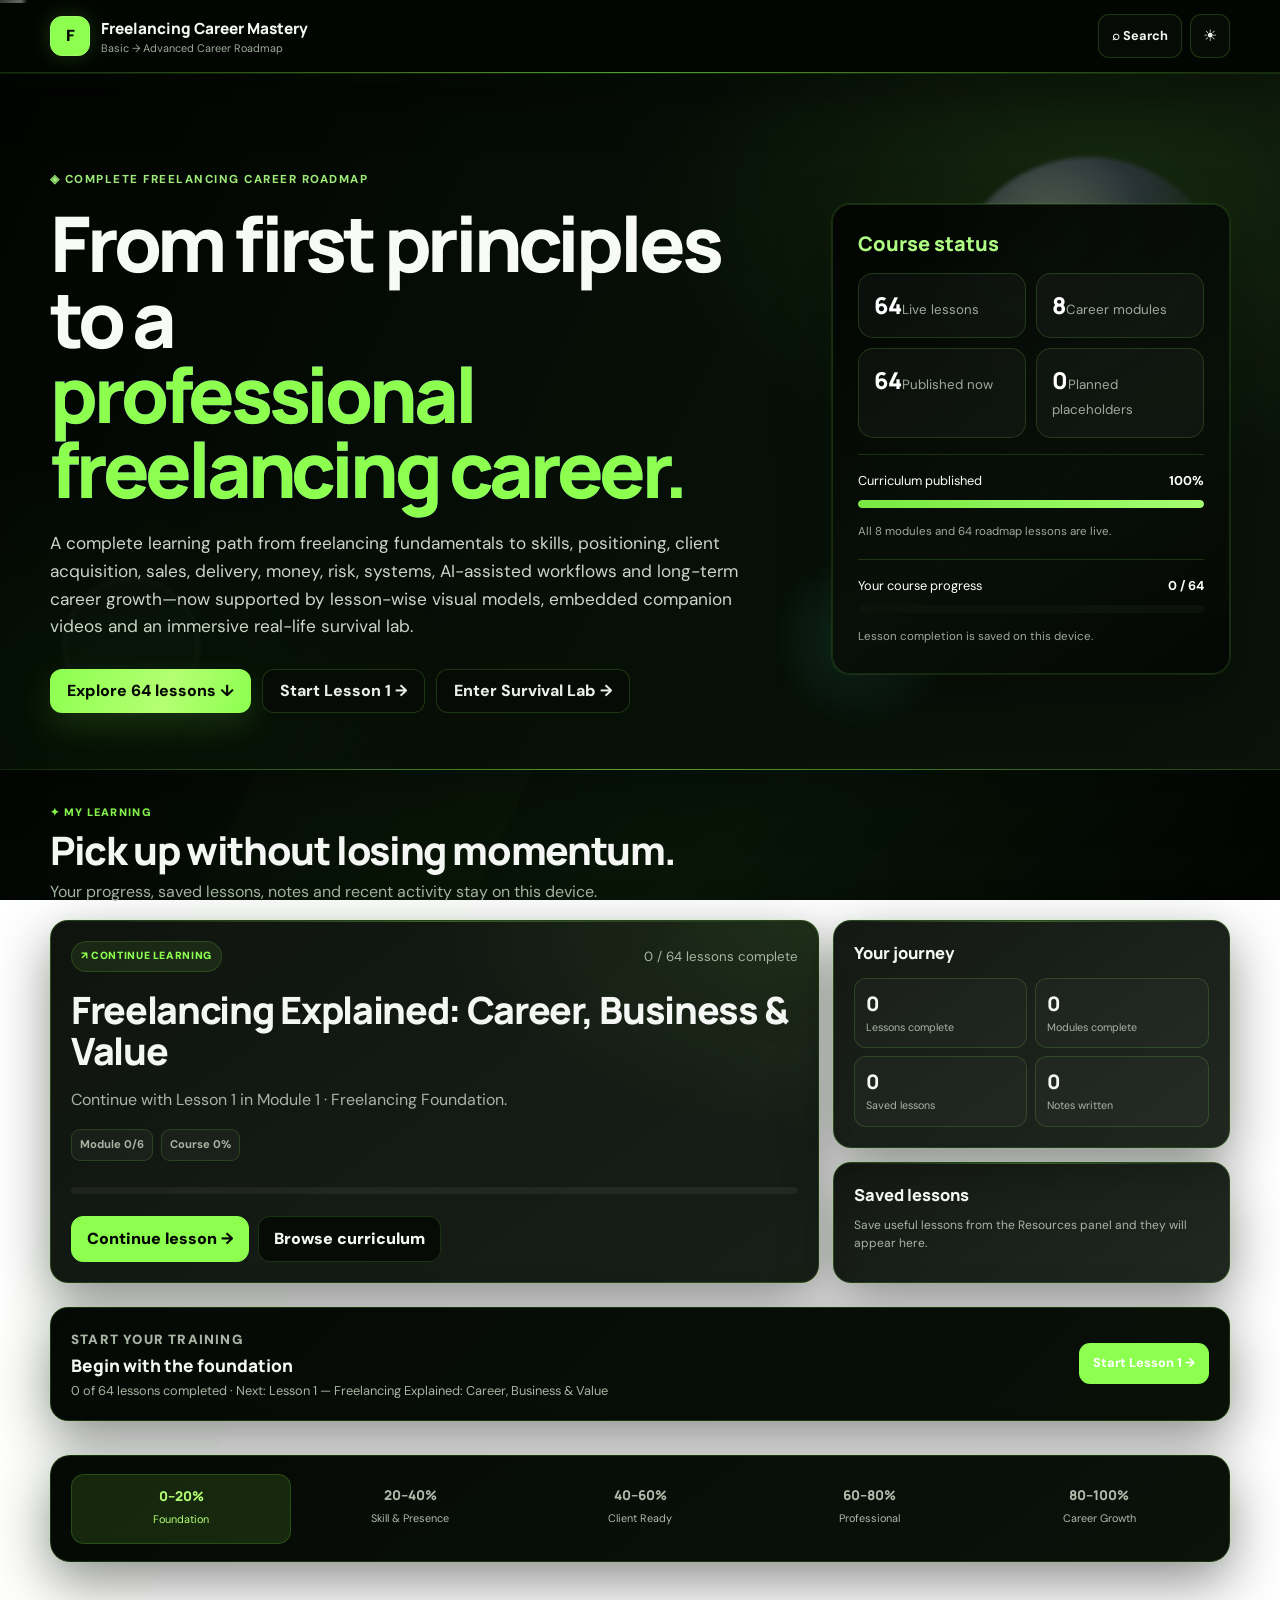
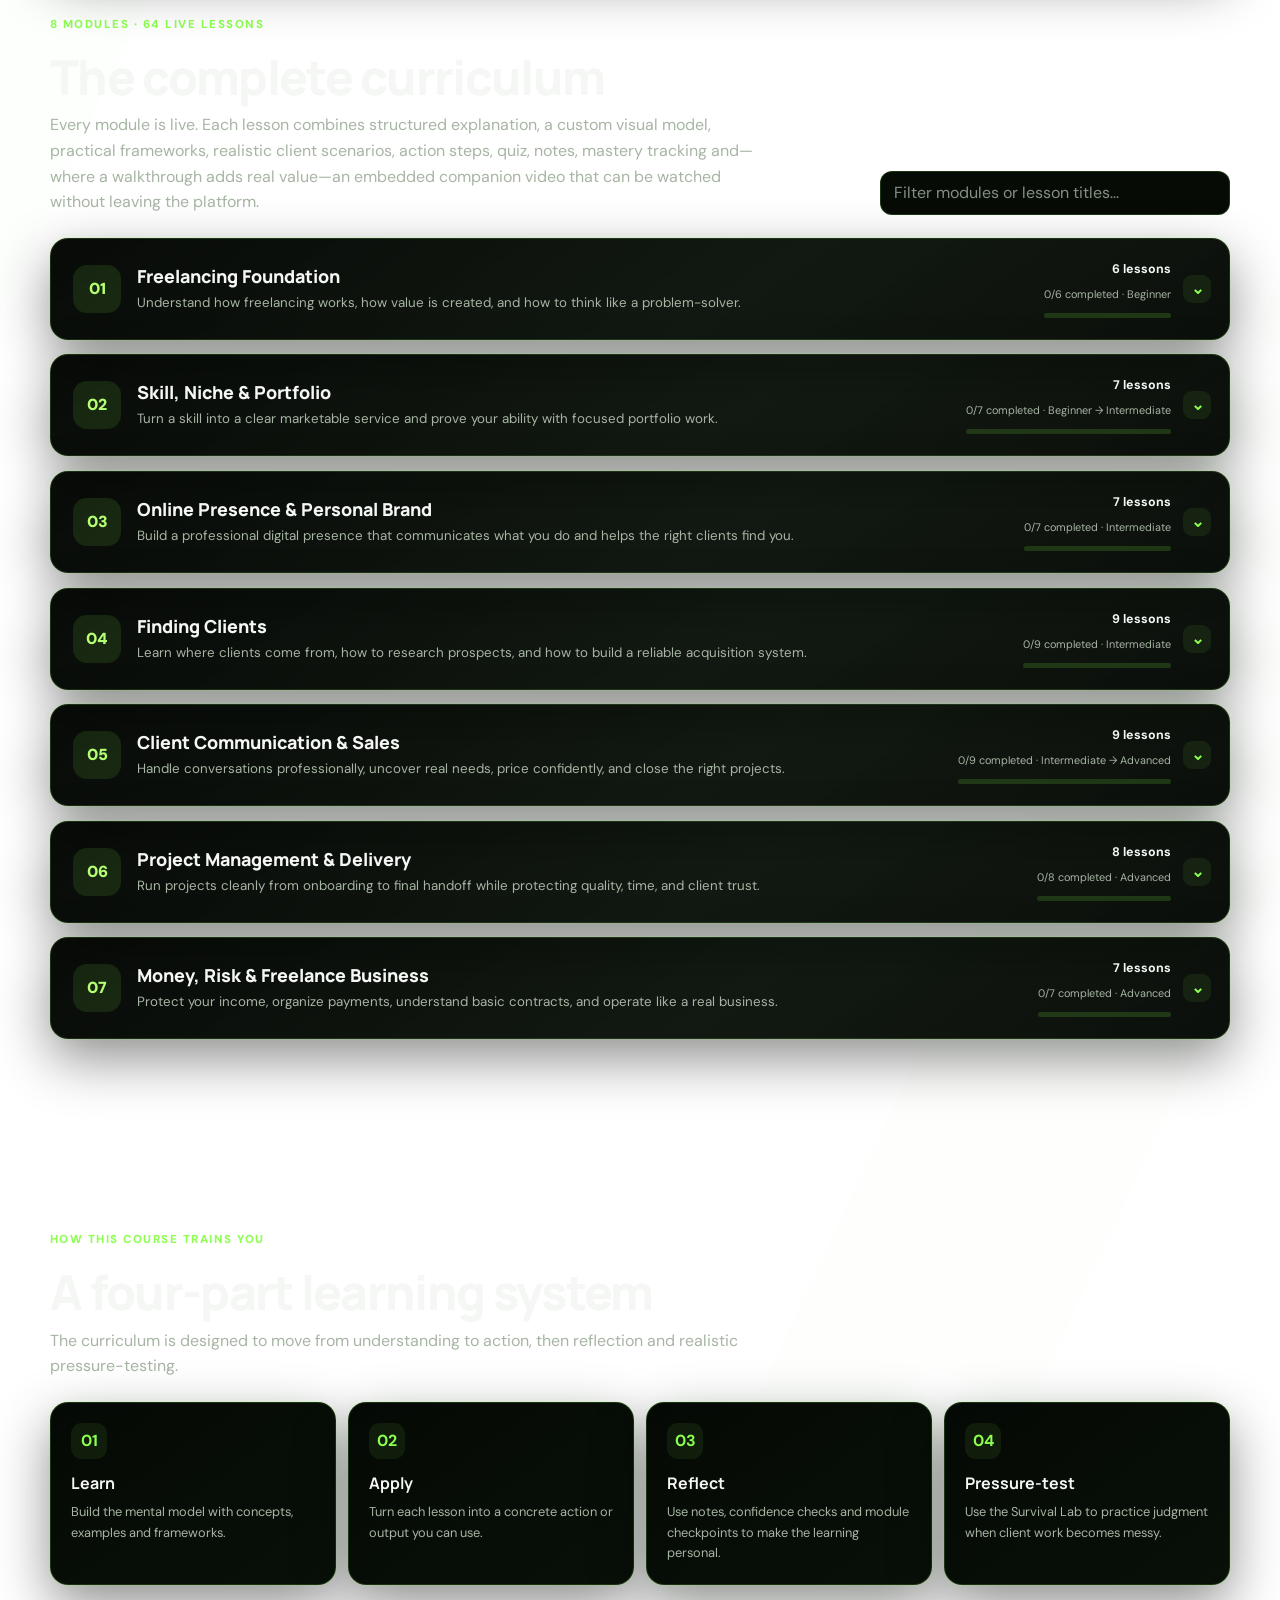
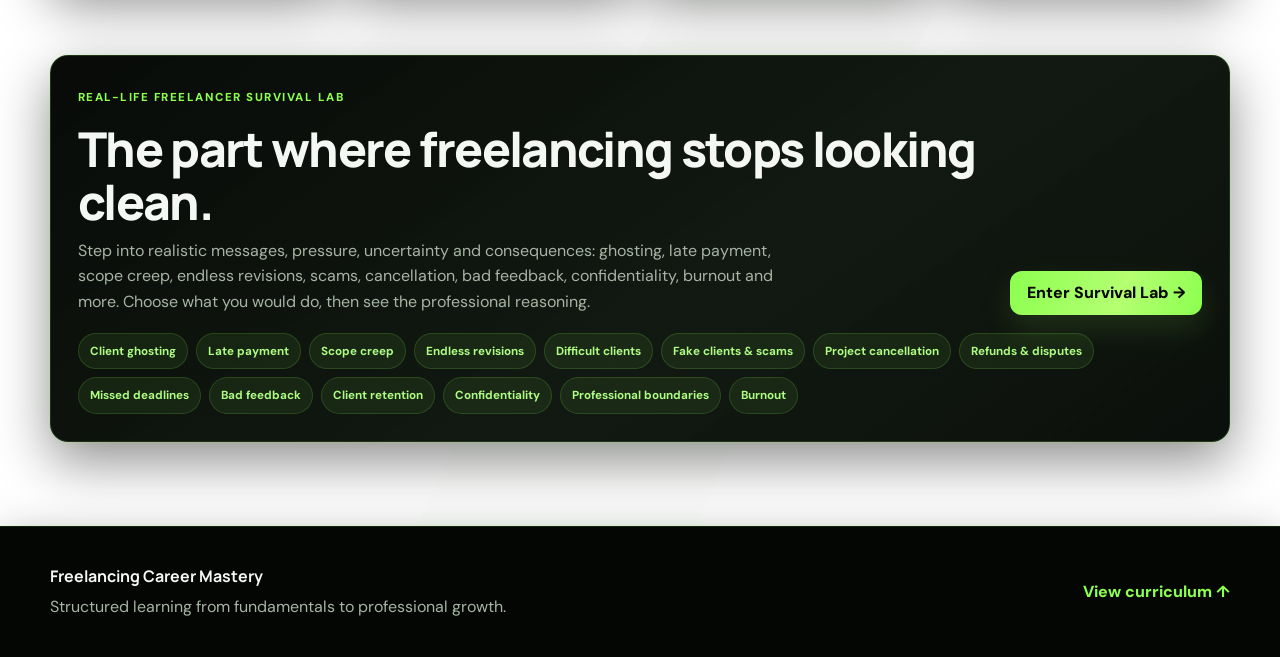
==== commit 896023e2: "Activate My Learning hub and platform enhancements on dashboard" ====
--- a/index.html
+++ b/index.html
@@ -15,6 +15,7 @@
   <link rel="stylesheet" href="palette-theme.css?v=20260903-softneon1" data-palette-theme-css />
   <link rel="stylesheet" href="palette-continuous.css?v=20260903-softneon1" data-palette-continuous-css />
   <link rel="stylesheet" href="responsive-system.css?v=20260901-responsive1" />
+  <link rel="stylesheet" href="platform-enhancements.css?v=20260903-platform1" />
 </head>
 <body>
   <header class="topbar">
@@ -51,5 +52,6 @@
   <script src="course-live.js"></script>
   <script src="dashboard.js?v=20260903-softneon1"></script>
   <script src="responsive-system.js?v=20260901-responsive1"></script>
+  <script src="platform-enhancements.js?v=20260903-platform1"></script>
 </body>
 </html>
--- a/platform-enhancements.css
+++ b/platform-enhancements.css
@@ -0,0 +1,116 @@
+/* Freelancing Career Mastery — Platform Enhancements v1
+   Consistency, learning continuity, progress, accessibility and dashboard UX. */
+
+:root{
+  --ui-radius-card:18px;
+  --ui-radius-control:12px;
+  --ui-radius-small:10px;
+  --ui-touch:44px;
+  --ui-reading:980px;
+  --ui-space-1:6px;
+  --ui-space-2:10px;
+  --ui-space-3:14px;
+  --ui-space-4:18px;
+  --ui-space-5:24px;
+  --ui-space-6:32px;
+}
+
+/* Global product consistency. */
+button,a,input,textarea,select{-webkit-tap-highlight-color:transparent}
+button,.primary,.primary-btn,.secondary,.icon-btn,.search-btn,.workspace-tool,.lesson-complete-btn,.quiz-submit{min-height:var(--ui-touch)}
+input,textarea,select{font-size:16px}
+:focus-visible{outline:2px solid var(--primary)!important;outline-offset:3px!important}
+.skip-link:focus{z-index:9999!important}
+
+:is(.hero-card,.module,.survival,.learning-goals,.lesson-card,.phase-card,.takeaway,.faq-item,.check-item,.completion-card,.practice-shell,.scenario-box,.quiz-box,.note-box,.lesson-media-card,.inline-video-card,.workspace-rail-card,.case-nav,.case-stage,.debrief,.completion-panel){border-radius:var(--ui-radius-card)}
+
+/* Dashboard: My Learning hub. */
+.learning-home{margin:28px auto 42px}
+.learning-home-head{display:flex;justify-content:space-between;align-items:end;gap:20px;margin-bottom:16px}
+.learning-home-head h2{font:800 clamp(1.7rem,3.2vw,2.45rem)/1.08 Manrope,sans-serif;letter-spacing:-.035em;margin:0;color:var(--text)!important}
+.learning-home-head p{margin:7px 0 0;color:var(--muted)!important;max-width:680px}
+.learning-home-kicker{display:inline-flex;align-items:center;gap:7px;color:var(--primary)!important;font-size:.68rem;font-weight:900;letter-spacing:.12em;margin-bottom:8px}
+.learning-home-grid{display:grid;grid-template-columns:minmax(0,1.45fr) minmax(260px,.75fr);gap:14px}
+.learning-home-side{display:grid;gap:14px}
+.learning-panel{position:relative;overflow:hidden;border:1px solid var(--line);border-radius:var(--ui-radius-card);background:linear-gradient(145deg,rgba(5,10,5,.94),rgba(10,18,10,.91));box-shadow:var(--shadow);padding:20px}
+.learning-panel:before{content:"";position:absolute;inset:0 auto auto 0;width:100%;height:1px;background:linear-gradient(90deg,transparent,rgba(140,255,79,.32),transparent);pointer-events:none}
+.learning-panel h3{font:800 1.03rem Manrope,sans-serif;margin:0;color:var(--text)!important}
+.learning-panel p{color:var(--muted)!important}
+.learning-panel small{color:var(--muted)!important}
+.learning-continue{min-height:244px;display:flex;flex-direction:column;justify-content:space-between;background:radial-gradient(540px 300px at 100% 0%,rgba(140,255,79,.09),transparent 70%),linear-gradient(145deg,rgba(5,10,5,.96),rgba(9,17,9,.94))}
+.learning-continue-top{display:flex;align-items:center;justify-content:space-between;gap:12px}
+.learning-state-chip{display:inline-flex;align-items:center;gap:6px;padding:6px 9px;border-radius:999px;background:rgba(140,255,79,.08);border:1px solid rgba(140,255,79,.16);color:var(--primary)!important;font-size:.65rem;font-weight:900;letter-spacing:.06em}
+.learning-continue h3{font-size:clamp(1.55rem,3vw,2.35rem);line-height:1.08;letter-spacing:-.035em;margin:18px 0 9px;max-width:720px}
+.learning-continue-meta{display:flex;flex-wrap:wrap;gap:8px;margin-top:13px}
+.learning-continue-meta span{padding:6px 8px;border-radius:9px;background:rgba(255,255,255,.035);border:1px solid var(--line);color:var(--muted);font-size:.7rem;font-weight:700}
+.learning-continue-actions{display:flex;gap:9px;flex-wrap:wrap;margin-top:22px}
+.learning-continue-actions a,.learning-continue-actions button{min-height:46px;border-radius:12px;padding:0 15px;display:inline-flex;align-items:center;justify-content:center;text-decoration:none;font-weight:900}
+.learning-primary{background:var(--primary);color:var(--bg)!important;border:1px solid var(--primary)}
+.learning-secondary{background:var(--surface);color:var(--text)!important;border:1px solid var(--line)}
+
+.learning-journey-grid{display:grid;grid-template-columns:repeat(2,minmax(0,1fr));gap:8px;margin-top:14px}
+.learning-metric{padding:11px;border:1px solid var(--line);border-radius:12px;background:rgba(255,255,255,.025)}
+.learning-metric strong{display:block;font:800 1.25rem Manrope,sans-serif;color:var(--text)!important}
+.learning-metric span{display:block;margin-top:2px;color:var(--muted);font-size:.67rem}
+.learning-meter{height:7px;border-radius:999px;background:rgba(255,255,255,.055);overflow:hidden;margin-top:14px}
+.learning-meter span{display:block;height:100%;width:0;background:linear-gradient(90deg,var(--primary),var(--primary-2));border-radius:inherit;transition:width .3s ease;box-shadow:0 0 14px rgba(140,255,79,.14)}
+.learning-list{display:grid;gap:7px;margin-top:12px}
+.learning-list a{display:grid;grid-template-columns:34px minmax(0,1fr) auto;align-items:center;gap:9px;padding:9px;border:1px solid transparent;border-radius:11px;text-decoration:none;color:var(--text)}
+.learning-list a:hover{background:rgba(140,255,79,.055);border-color:rgba(140,255,79,.12)}
+.learning-list-num{width:32px;height:32px;border-radius:9px;display:grid;place-items:center;background:rgba(140,255,79,.09);color:var(--primary);font-size:.65rem;font-weight:900}
+.learning-list strong{display:block;font-size:.73rem;line-height:1.25;white-space:nowrap;overflow:hidden;text-overflow:ellipsis}
+.learning-list small{display:block;font-size:.61rem;margin-top:2px;white-space:nowrap;overflow:hidden;text-overflow:ellipsis}
+.learning-list-arrow{color:var(--primary);font-weight:900}
+.learning-empty{padding:10px 0;color:var(--muted);font-size:.75rem;line-height:1.5}
+
+/* Reading continuity. */
+.platform-reading-line{position:fixed;left:0;top:0;width:var(--platform-reading,0%);height:2px;background:linear-gradient(90deg,var(--primary),var(--primary-2));box-shadow:0 0 12px rgba(140,255,79,.25);z-index:2000;pointer-events:none;transition:width .12s linear}
+.resume-reading-card{position:fixed;right:18px;bottom:18px;z-index:1260;width:min(380px,calc(100vw - 36px));border:1px solid rgba(140,255,79,.18);border-radius:16px;background:rgba(4,8,4,.97);box-shadow:0 20px 65px rgba(0,0,0,.55);padding:15px;display:grid;grid-template-columns:36px minmax(0,1fr);gap:11px;animation:platformRise .28s cubic-bezier(.2,.8,.2,1)}
+.resume-reading-icon{width:36px;height:36px;border-radius:10px;display:grid;place-items:center;background:rgba(140,255,79,.10);color:var(--primary);font-weight:900}
+.resume-reading-card h3{font:800 .86rem Manrope,sans-serif;margin:0;color:var(--text)!important}
+.resume-reading-card p{font-size:.72rem;line-height:1.45;margin:4px 0 0;color:var(--muted)!important}
+.resume-reading-actions{grid-column:1/-1;display:flex;gap:7px;margin-top:2px}
+.resume-reading-actions button{flex:1;border-radius:10px;border:1px solid var(--line);background:var(--surface);color:var(--text);font-weight:800;font-size:.72rem}
+.resume-reading-actions .resume-primary{background:var(--primary);color:var(--bg);border-color:var(--primary)}
+@keyframes platformRise{from{opacity:0;transform:translateY(12px)}to{opacity:1;transform:none}}
+
+/* Module/course achievement prompt. */
+.platform-achievement{position:fixed;inset:auto 18px 18px auto;z-index:1500;width:min(430px,calc(100vw - 36px));padding:18px;border:1px solid rgba(140,255,79,.23);border-radius:18px;background:radial-gradient(360px 200px at 100% 0%,rgba(140,255,79,.10),transparent 70%),#050905;box-shadow:0 26px 80px rgba(0,0,0,.62)}
+.platform-achievement-badge{display:inline-flex;padding:6px 9px;border-radius:999px;background:rgba(140,255,79,.10);color:var(--primary);font-size:.64rem;font-weight:900;letter-spacing:.08em}
+.platform-achievement h3{font:800 1.25rem/1.15 Manrope,sans-serif;margin:12px 0 7px;color:var(--text)!important}
+.platform-achievement p{font-size:.78rem;line-height:1.55;margin:0;color:var(--muted)!important}
+.platform-achievement-actions{display:flex;gap:8px;margin-top:14px}
+.platform-achievement-actions a,.platform-achievement-actions button{min-height:42px;padding:0 12px;border-radius:10px;text-decoration:none;display:inline-flex;align-items:center;justify-content:center;font-size:.72rem;font-weight:900}
+
+/* Enhanced dashboard search result types. */
+.search-result .platform-search-type{display:inline-flex;margin-right:7px;padding:3px 6px;border-radius:999px;background:rgba(140,255,79,.08);color:var(--primary)!important;font-size:.56rem;font-weight:900;letter-spacing:.06em}
+.search-result em{font-style:normal;color:var(--primary)}
+
+/* Refine mobile learning dock with a live progress line. */
+.mobile-learning-dock{overflow:visible}
+.mobile-learning-dock:before{content:"";position:absolute;left:12px;right:12px;top:-4px;height:3px;border-radius:999px;background:rgba(255,255,255,.08)}
+.mobile-learning-dock:after{content:"";position:absolute;left:12px;top:-4px;width:calc((100% - 24px) * var(--dock-reading,0) / 100);height:3px;border-radius:999px;background:linear-gradient(90deg,var(--primary),var(--primary-2));box-shadow:0 0 10px rgba(140,255,79,.22);transition:width .12s linear}
+
+/* Responsive learning hub and prompts. */
+@media(max-width:900px){
+  .learning-home-grid{grid-template-columns:1fr}
+  .learning-home-side{grid-template-columns:1fr 1fr}
+}
+@media(max-width:767px){
+  .learning-home{margin-top:20px;margin-bottom:32px}
+  .learning-home-head{align-items:flex-start;flex-direction:column;gap:7px}
+  .learning-home-grid,.learning-home-side{grid-template-columns:1fr}
+  .learning-panel{padding:16px;border-radius:16px}
+  .learning-continue{min-height:0}
+  .learning-continue h3{font-size:1.45rem}
+  .learning-continue-actions{display:grid;grid-template-columns:1fr}
+  .learning-continue-actions a,.learning-continue-actions button{width:100%}
+  .resume-reading-card{right:8px;left:8px;bottom:calc(var(--mobile-dock-h,64px) + env(safe-area-inset-bottom,0px) + 16px);width:auto}
+  .platform-achievement{left:8px;right:8px;bottom:calc(var(--mobile-dock-h,64px) + env(safe-area-inset-bottom,0px) + 16px);width:auto}
+}
+@media(max-width:420px){
+  .learning-journey-grid{grid-template-columns:1fr 1fr}
+  .resume-reading-card{grid-template-columns:32px minmax(0,1fr)}
+  .resume-reading-icon{width:32px;height:32px}
+}
+@media(prefers-reduced-motion:reduce){.resume-reading-card{animation:none}.learning-meter span,.platform-reading-line,.mobile-learning-dock:after{transition:none}}
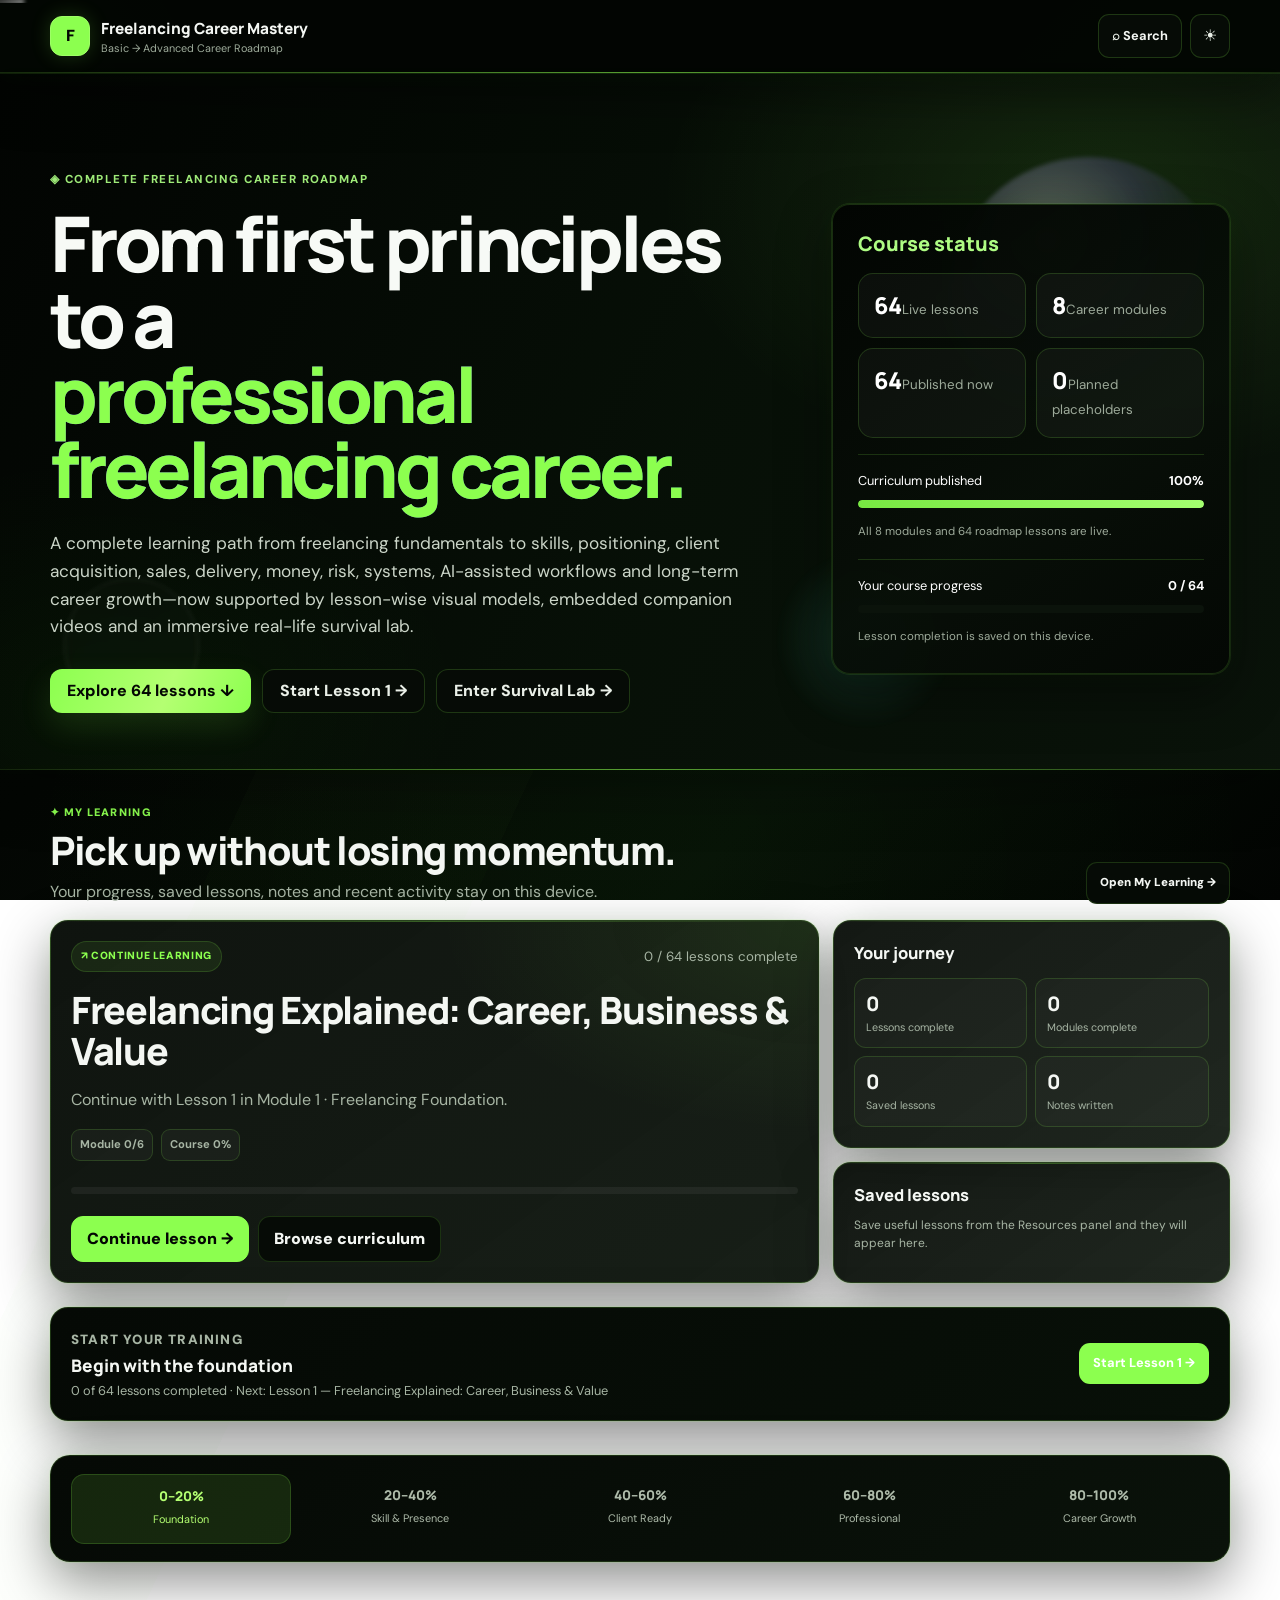
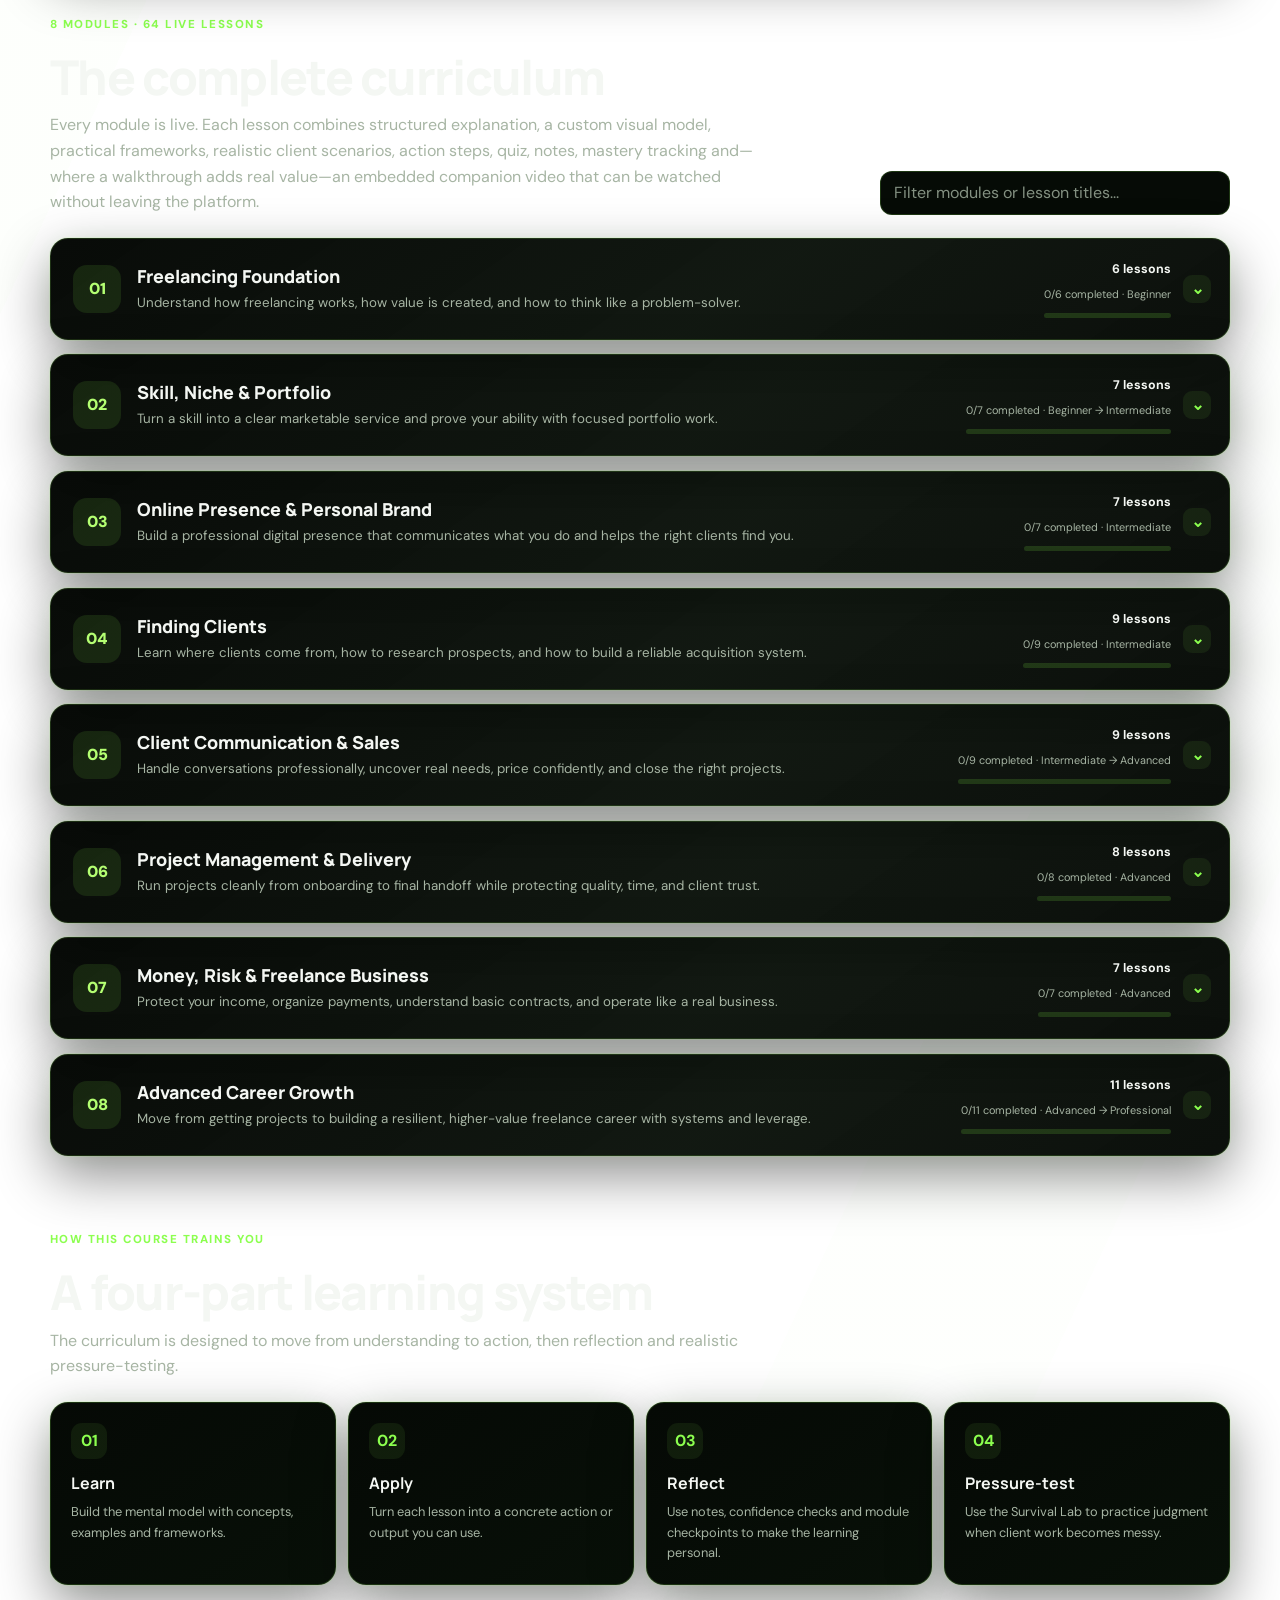
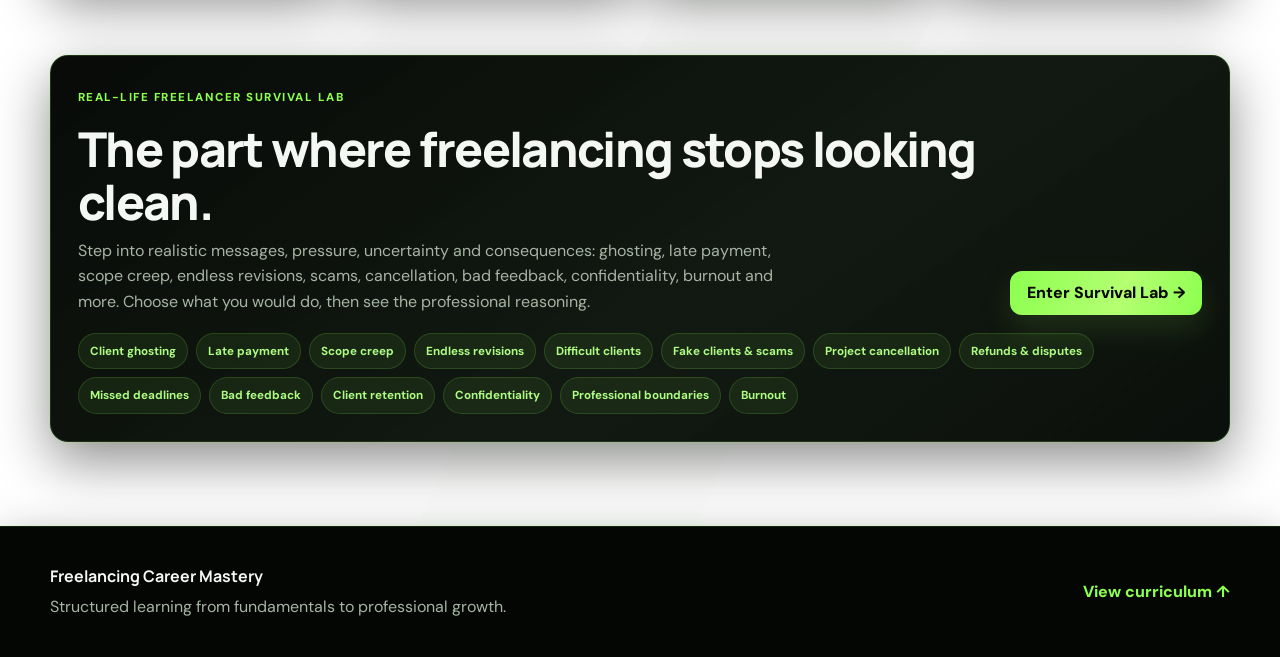
==== commit e5d7f9de: "Activate central My Learning manager on dashboard" ====
--- a/index.html
+++ b/index.html
@@ -16,6 +16,7 @@
   <link rel="stylesheet" href="palette-continuous.css?v=20260903-softneon1" data-palette-continuous-css />
   <link rel="stylesheet" href="responsive-system.css?v=20260901-responsive1" />
   <link rel="stylesheet" href="platform-enhancements.css?v=20260903-platform1" />
+  <link rel="stylesheet" href="my-learning.css?v=20260903-learningcenter1" />
 </head>
 <body>
   <header class="topbar">
@@ -53,5 +54,6 @@
   <script src="dashboard.js?v=20260903-softneon1"></script>
   <script src="responsive-system.js?v=20260901-responsive1"></script>
   <script src="platform-enhancements.js?v=20260903-platform1"></script>
+  <script src="my-learning.js?v=20260903-learningcenter1"></script>
 </body>
 </html>
--- a/my-learning.css
+++ b/my-learning.css
@@ -0,0 +1,50 @@
+/* Freelancing Career Mastery — My Learning Center */
+
+.learning-home-open{min-height:42px;padding:0 13px;border-radius:11px;border:1px solid var(--line);background:var(--surface);color:var(--text);font-weight:900;font-size:.72rem}
+.learning-home-open:hover{border-color:rgba(140,255,79,.36);color:var(--primary)}
+
+.my-learning-dialog{width:min(920px,calc(100vw - 28px));max-height:min(86dvh,820px);padding:0;border:1px solid rgba(140,255,79,.18);border-radius:22px;background:#050905;color:var(--text);box-shadow:0 32px 110px rgba(0,0,0,.75);overflow:hidden}
+.my-learning-dialog::backdrop{background:rgba(0,0,0,.70);backdrop-filter:blur(5px)}
+.my-learning-dialog[open]{display:grid;grid-template-rows:auto auto minmax(0,1fr)}
+.my-learning-head{display:flex;align-items:flex-start;justify-content:space-between;gap:16px;padding:20px 21px 16px;border-bottom:1px solid var(--line);background:radial-gradient(400px 220px at 100% 0%,rgba(140,255,79,.08),transparent 72%),#050905}
+.my-learning-head small{display:block;color:var(--primary)!important;font-size:.62rem;font-weight:900;letter-spacing:.1em}
+.my-learning-head h2{font:800 clamp(1.45rem,3vw,2rem)/1.1 Manrope,sans-serif;margin:5px 0 0;color:var(--text)!important}
+.my-learning-close{width:42px;height:42px;min-height:42px;border-radius:11px;border:1px solid var(--line);background:var(--surface);color:var(--text);font-size:1.15rem}
+.my-learning-tabs{display:flex;gap:5px;padding:10px 12px;border-bottom:1px solid var(--line);overflow:auto;scrollbar-width:none;background:#040804}
+.my-learning-tabs::-webkit-scrollbar{display:none}
+.my-learning-tab{flex:0 0 auto;min-height:40px;padding:0 12px;border:1px solid transparent;border-radius:10px;background:transparent;color:var(--muted);font-size:.7rem;font-weight:900}
+.my-learning-tab[aria-selected="true"]{background:rgba(140,255,79,.08);border-color:rgba(140,255,79,.14);color:var(--primary)}
+.my-learning-body{overflow:auto;padding:18px 20px 22px;overscroll-behavior:contain}
+.my-learning-panel[hidden]{display:none!important}
+.my-learning-toolbar{display:flex;gap:9px;align-items:center;justify-content:space-between;margin-bottom:13px}
+.my-learning-toolbar input{width:min(420px,100%);height:42px;border-radius:11px;border:1px solid var(--line);background:var(--surface);color:var(--text);padding:0 12px;outline:0}
+.my-learning-toolbar button{min-height:40px;padding:0 11px;border-radius:10px;border:1px solid var(--line);background:var(--surface);color:var(--text);font-size:.68rem;font-weight:900}
+.my-learning-items{display:grid;gap:9px}
+.my-learning-item{border:1px solid var(--line);border-radius:14px;background:rgba(255,255,255,.018);padding:13px;display:grid;grid-template-columns:minmax(0,1fr) auto;gap:12px;align-items:start}
+.my-learning-item h3{font:800 .82rem/1.3 Manrope,sans-serif;margin:0;color:var(--text)!important}
+.my-learning-item p{margin:6px 0 0;color:var(--muted)!important;font-size:.74rem;line-height:1.55;white-space:pre-wrap;overflow-wrap:anywhere}
+.my-learning-item-meta{margin-top:7px;color:var(--muted);font-size:.62rem}
+.my-learning-item-actions{display:flex;gap:6px;flex-wrap:wrap;justify-content:flex-end}
+.my-learning-item-actions a,.my-learning-item-actions button{min-height:36px;padding:0 9px;border-radius:9px;border:1px solid var(--line);background:var(--surface);color:var(--text);text-decoration:none;display:inline-flex;align-items:center;justify-content:center;font-size:.64rem;font-weight:900}
+.my-learning-item-actions a:hover,.my-learning-item-actions button:hover{border-color:rgba(140,255,79,.34);color:var(--primary)}
+.my-learning-item-actions .danger:hover{border-color:rgba(255,145,145,.34);color:#ffd0d0}
+.my-learning-zero{padding:32px 12px;text-align:center;color:var(--muted);font-size:.78rem;line-height:1.6}
+
+.my-module-progress{display:grid;gap:10px}
+.my-module-row{padding:13px;border:1px solid var(--line);border-radius:14px;background:rgba(255,255,255,.018)}
+.my-module-row-head{display:flex;align-items:center;justify-content:space-between;gap:12px}
+.my-module-row-head strong{font:800 .78rem Manrope,sans-serif;color:var(--text)!important}
+.my-module-row-head span{color:var(--muted);font-size:.65rem}
+.my-module-meter{height:6px;margin-top:9px;border-radius:999px;background:rgba(255,255,255,.05);overflow:hidden}
+.my-module-meter span{display:block;height:100%;background:linear-gradient(90deg,var(--primary),var(--primary-2));border-radius:inherit}
+
+@media(max-width:680px){
+  .learning-home-head{align-items:stretch!important}.learning-home-open{width:100%}
+  .my-learning-dialog{width:calc(100vw - 14px);max-height:calc(100dvh - 14px);border-radius:18px}
+  .my-learning-head{padding:16px}
+  .my-learning-body{padding:13px}
+  .my-learning-toolbar{align-items:stretch;flex-direction:column}
+  .my-learning-toolbar input{width:100%}
+  .my-learning-item{grid-template-columns:1fr}
+  .my-learning-item-actions{justify-content:flex-start}
+}
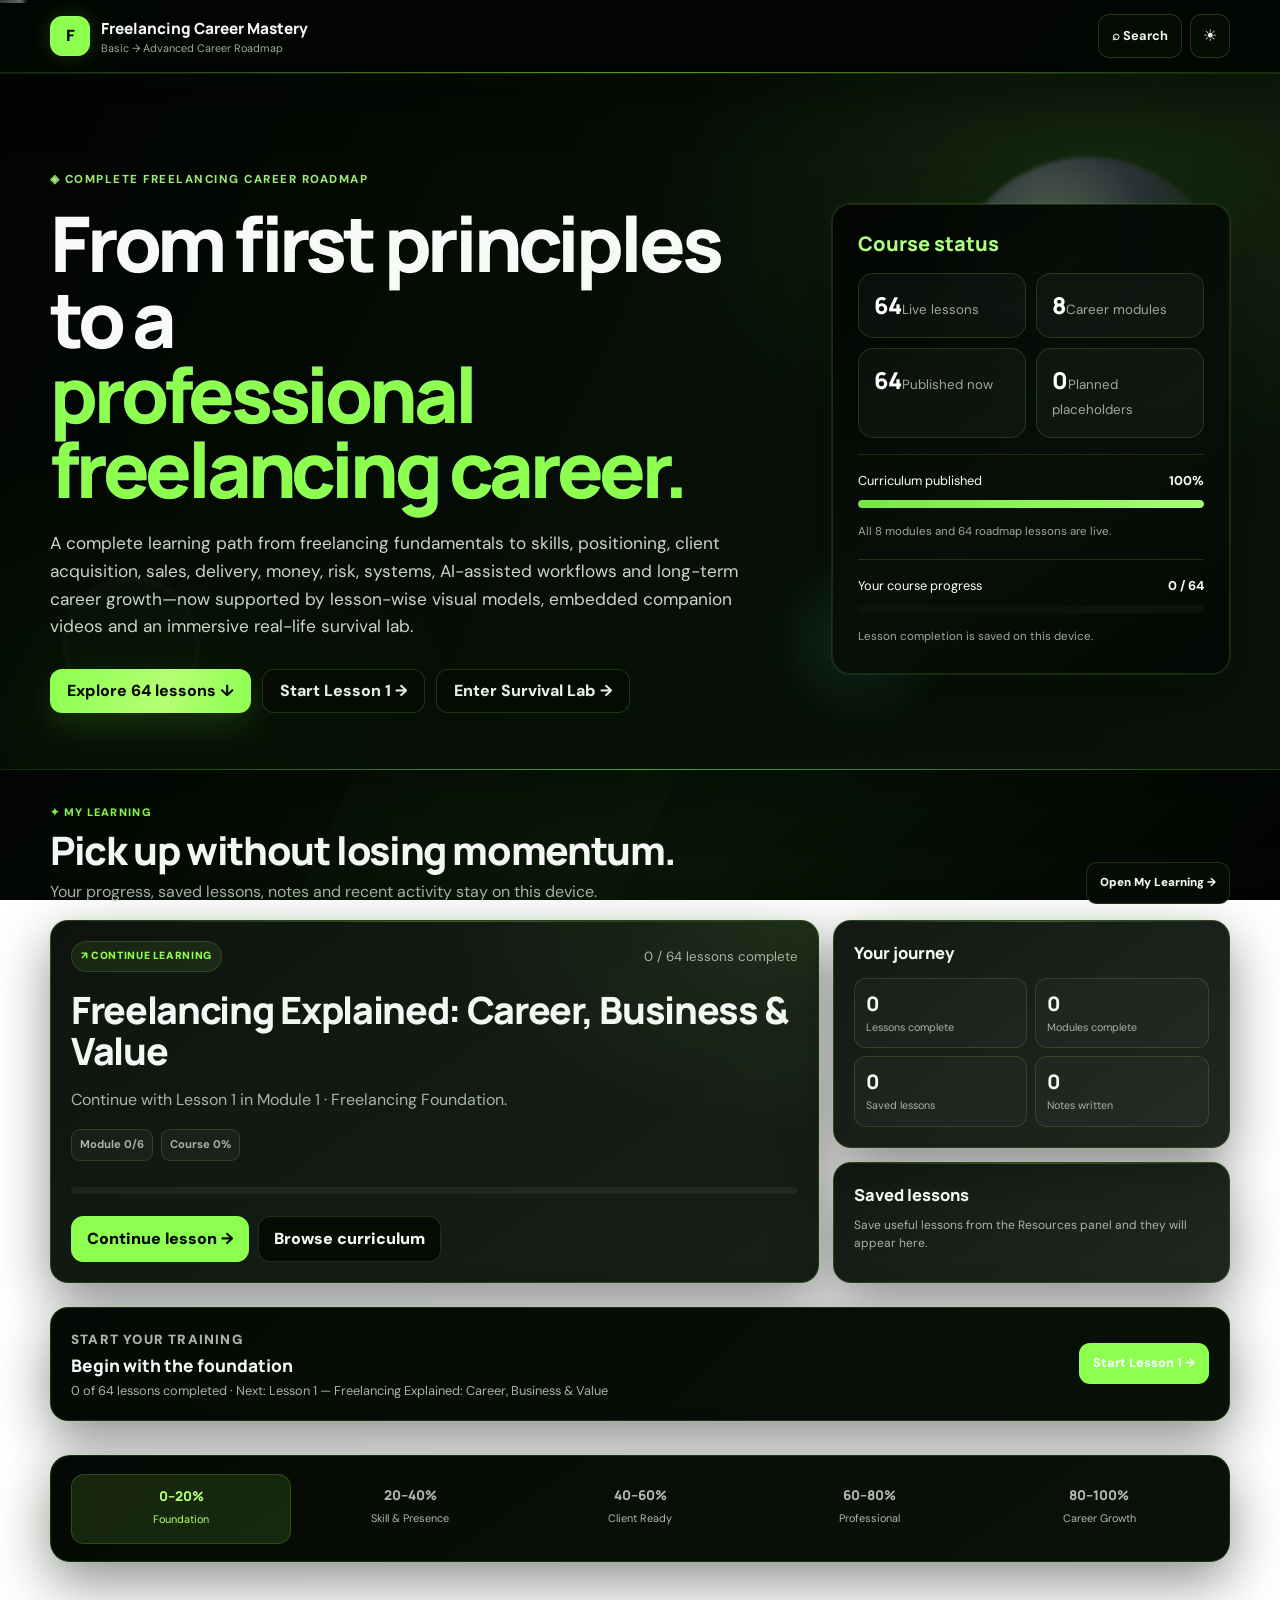
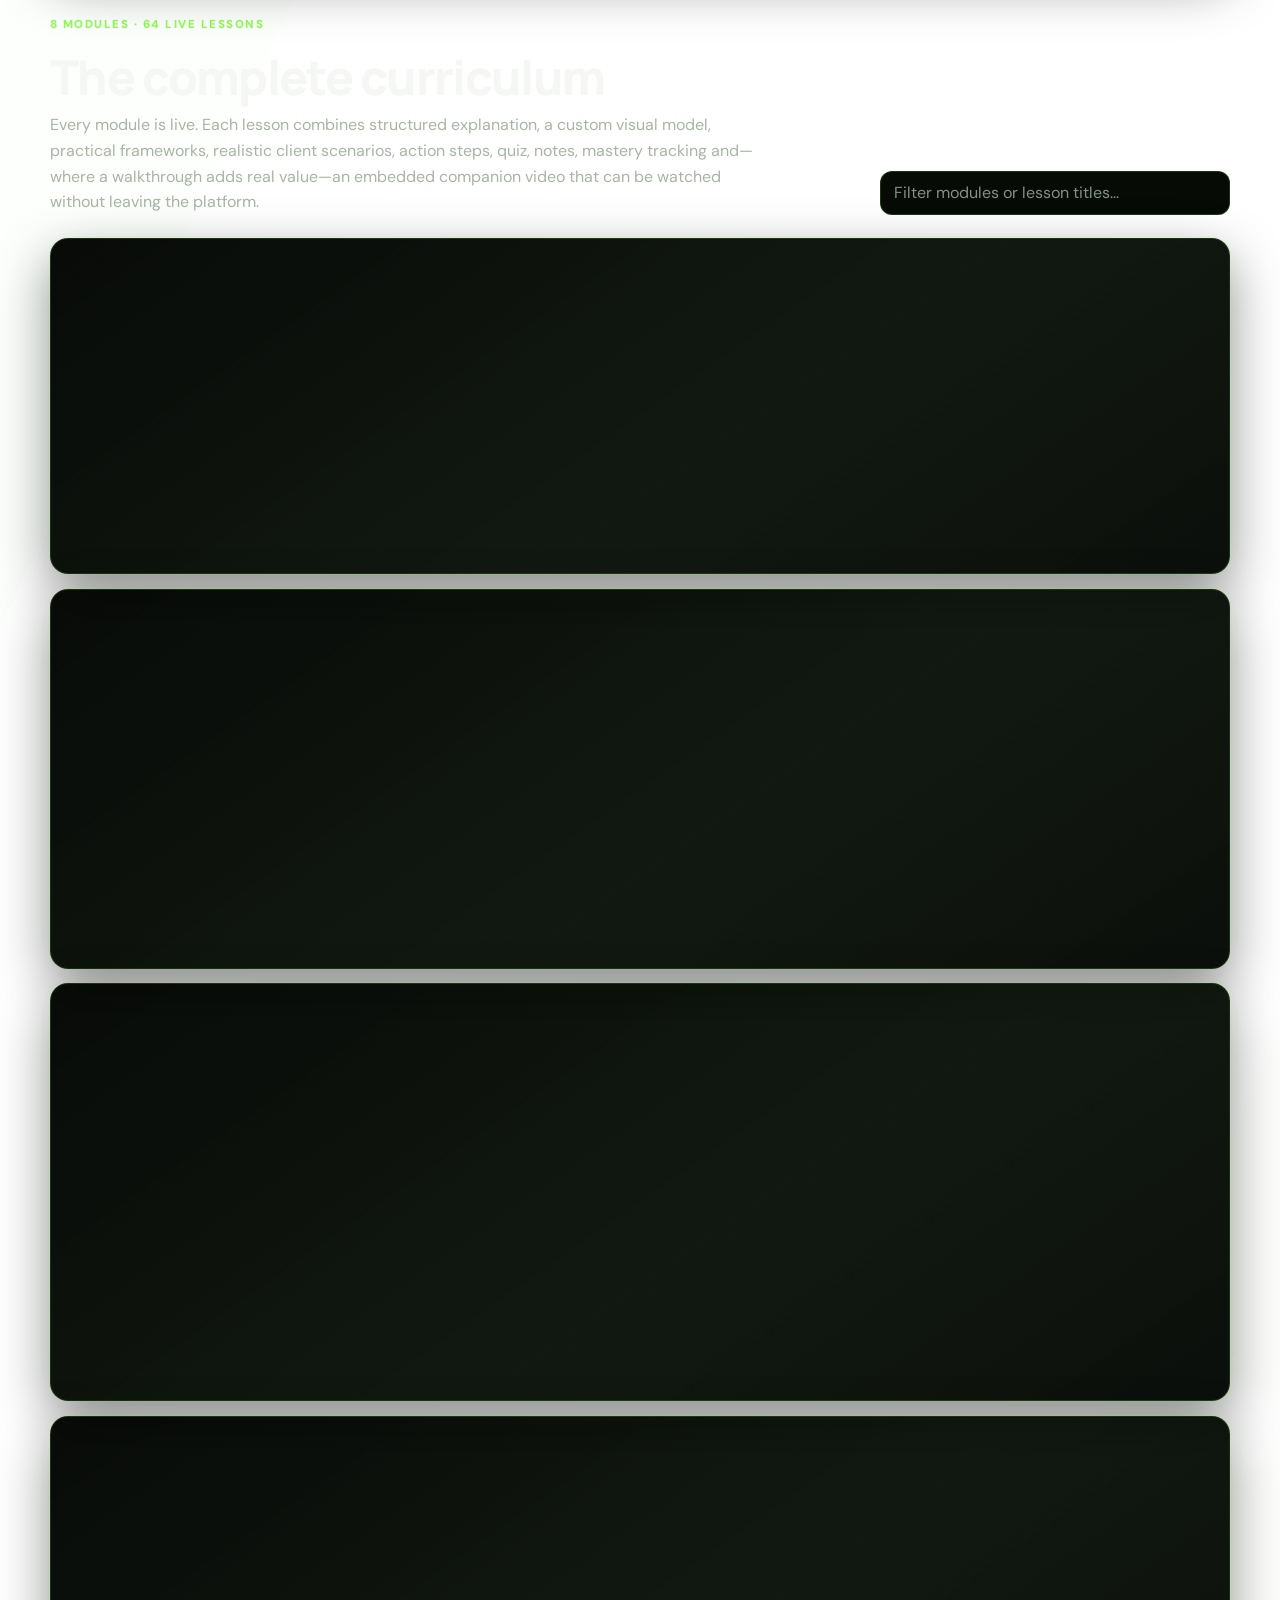
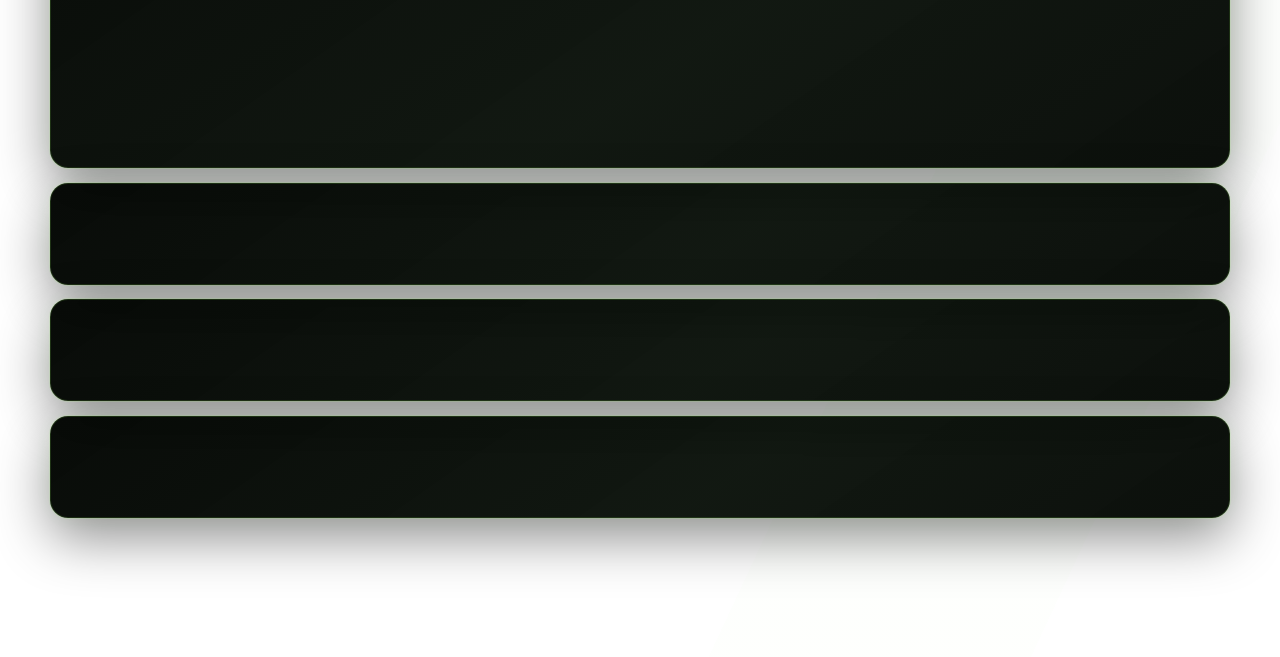
==== commit 0f8c08d0: "Activate performance, canonical and accessibility quality layer on dashboard" ====
--- a/index.html
+++ b/index.html
@@ -17,6 +17,7 @@
   <link rel="stylesheet" href="responsive-system.css?v=20260901-responsive1" />
   <link rel="stylesheet" href="platform-enhancements.css?v=20260903-platform1" />
   <link rel="stylesheet" href="my-learning.css?v=20260903-learningcenter1" />
+  <link rel="stylesheet" href="quality-layer.css?v=20260903-quality1" />
 </head>
 <body>
   <header class="topbar">
@@ -55,5 +56,6 @@
   <script src="responsive-system.js?v=20260901-responsive1"></script>
   <script src="platform-enhancements.js?v=20260903-platform1"></script>
   <script src="my-learning.js?v=20260903-learningcenter1"></script>
+  <script src="quality-layer.js?v=20260903-quality1"></script>
 </body>
 </html>
--- a/quality-layer.css
+++ b/quality-layer.css
@@ -0,0 +1,35 @@
+/* Freelancing Career Mastery — Quality Layer v1
+   Performance, accessibility and rendering safeguards. */
+
+html{scroll-padding-top:84px}
+[id]{scroll-margin-top:84px}
+
+@supports (content-visibility:auto){
+  body.lesson-page .lesson-section:not(:first-child),
+  body.lesson-page .lesson-complete-panel,
+  body:not(.lesson-page) .module,
+  body:not(.lesson-page) .survival{
+    content-visibility:auto;
+    contain-intrinsic-size:1px 680px;
+  }
+}
+
+html[data-save-data="true"] *,html[data-slow-network="true"] *{
+  animation-duration:.001ms!important;
+  animation-iteration-count:1!important;
+  transition-duration:.001ms!important;
+  scroll-behavior:auto!important;
+}
+html[data-save-data="true"] :is(.hero-card,.module,.survival,.lesson-media-card,.inline-video-card,.workspace-rail-card,.case-stage,.debrief),
+html[data-slow-network="true"] :is(.hero-card,.module,.survival,.lesson-media-card,.inline-video-card,.workspace-rail-card,.case-stage,.debrief){
+  -webkit-backdrop-filter:none!important;backdrop-filter:none!important;
+  box-shadow:0 10px 28px rgba(0,0,0,.24)!important;
+}
+html[data-save-data="true"] :is(.premium-orb,.lesson-diagram:after,.roadmap-strip:before),
+html[data-slow-network="true"] :is(.premium-orb,.lesson-diagram:after,.roadmap-strip:before){display:none!important}
+
+[aria-disabled="true"],button:disabled{cursor:not-allowed}
+.quiz-result[aria-live],.feedback[aria-live],.branch-feedback[aria-live],#reflectionStatus,#noteStatus{min-height:1em}
+
+@media(max-width:767px){html{scroll-padding-top:70px}[id]{scroll-margin-top:70px}}
+@media(prefers-reduced-motion:reduce){html{scroll-behavior:auto!important}}
